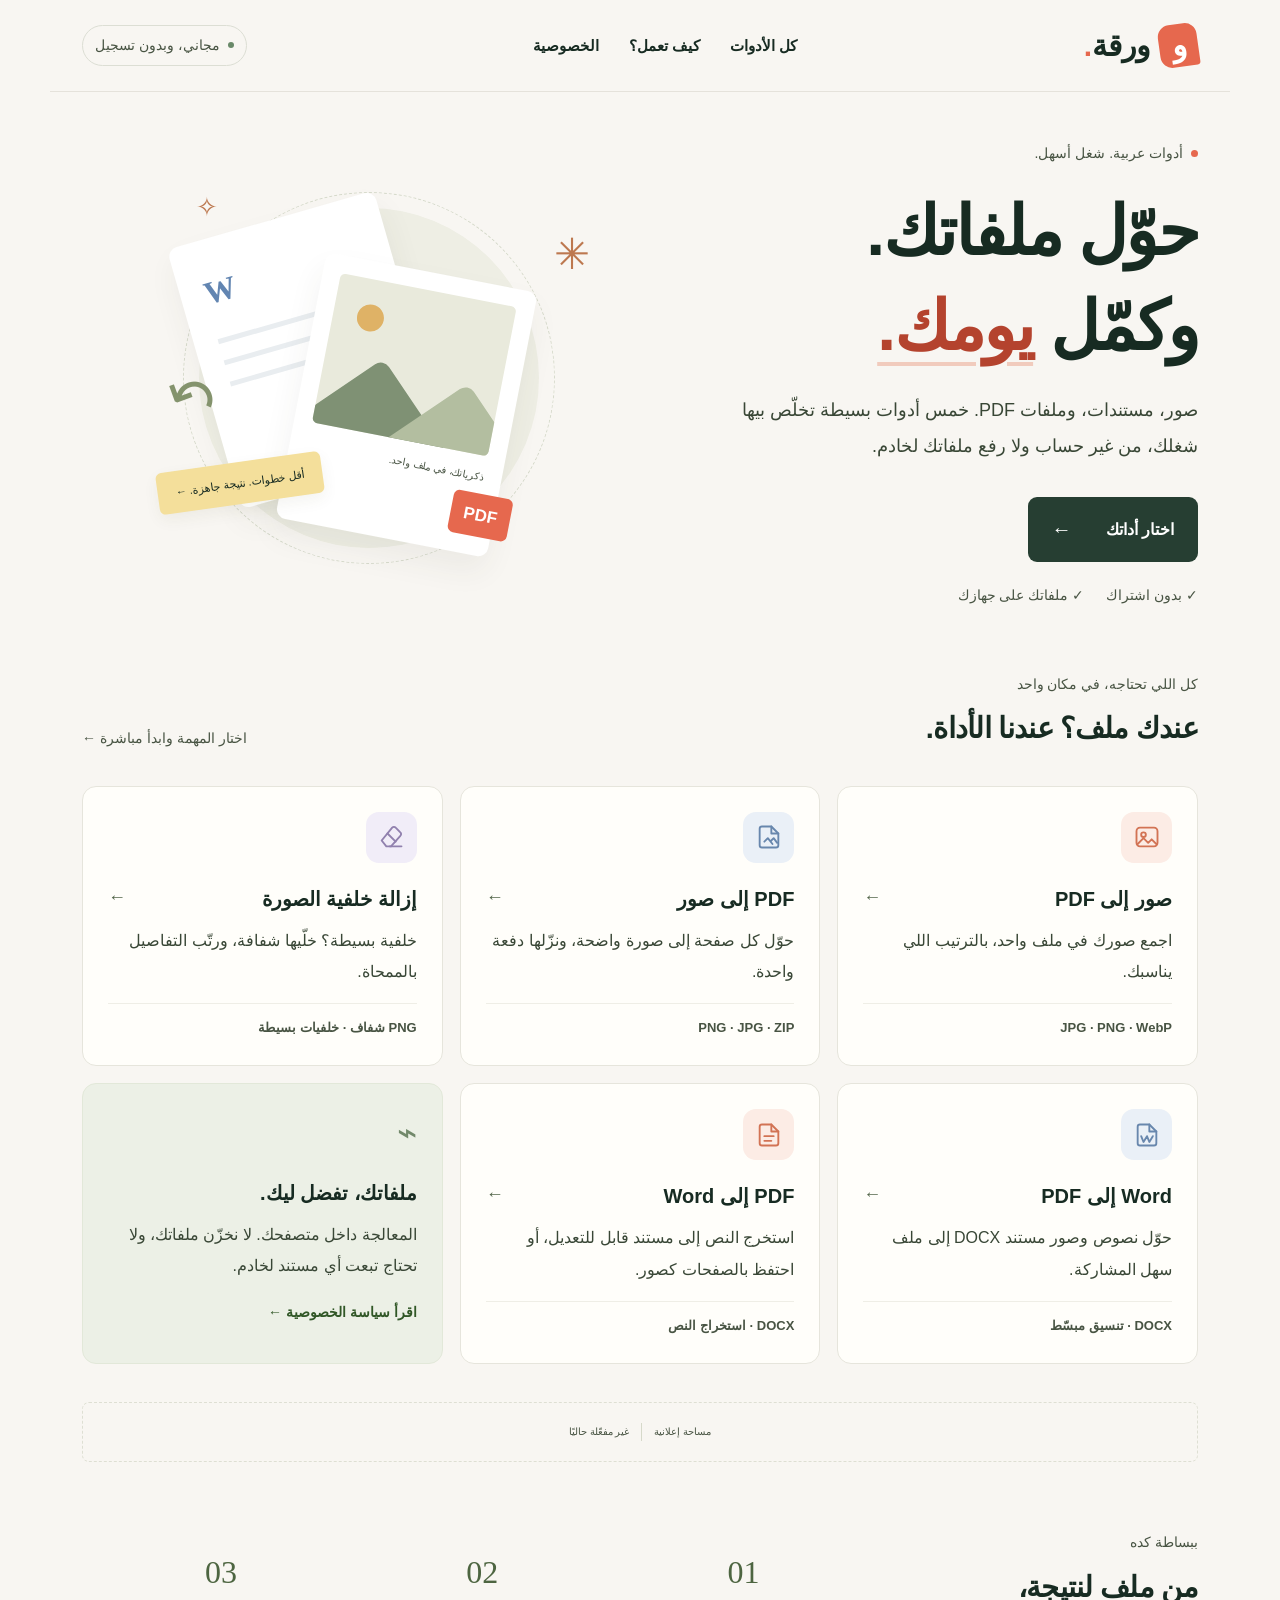
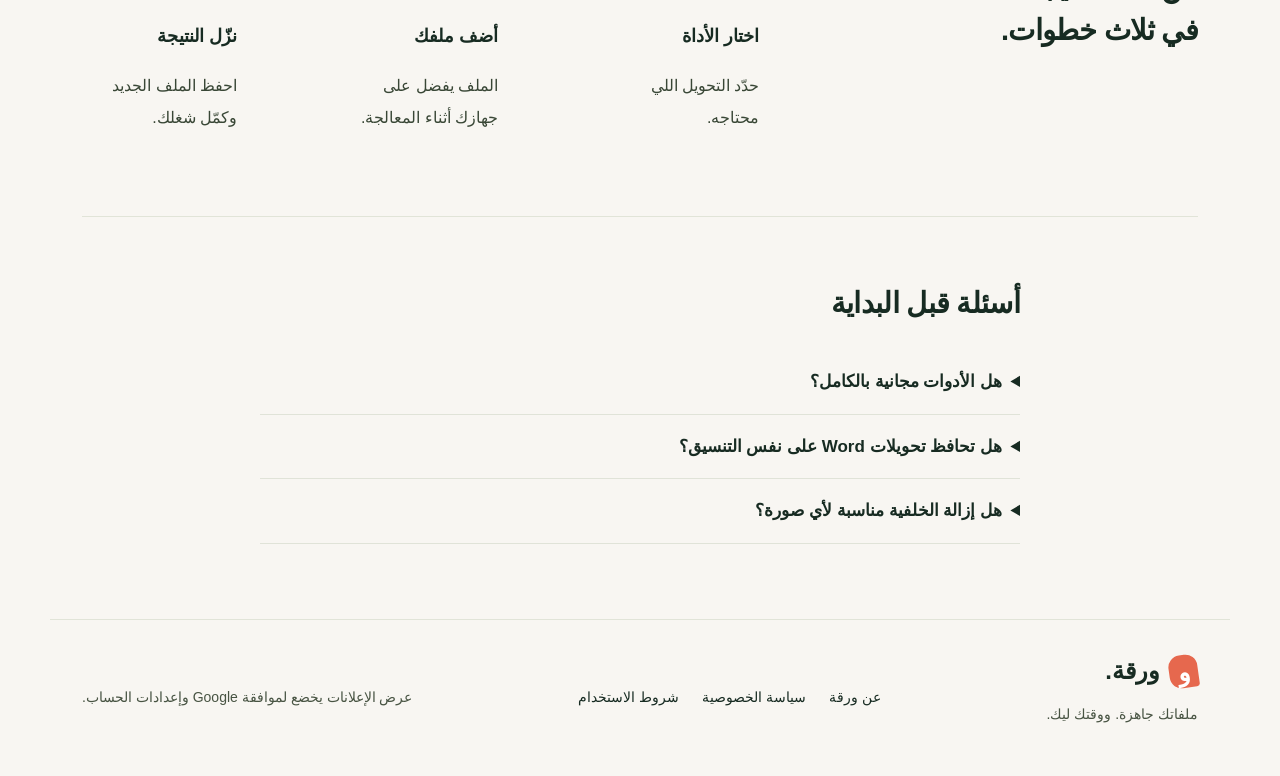
==== public/index.html @ 13820018 "Prepare Waraqa static site for Cloudflare Pages" ====
<!doctype html><html lang="ar" dir="rtl"><head><meta charset="UTF-8"><meta name="viewport" content="width=device-width,initial-scale=1"><title>ورقة | أدوات تحويل PDF وصور وWord مجانًا بالعربي</title><meta name="description" content="خمس أدوات عربية مجانية لتحويل الصور وPDF وWord وإزالة الخلفيات، بدون تسجيل وملفاتك على جهازك."><link rel="canonical" href="https://guileless-mooncake-864279.netlify.app/"><meta name="theme-color" content="#f8f6f2"><meta property="og:title" content="تحويل الصور وPDF وWord مجانًا | ورقة"><meta property="og:description" content="خمس أدوات عربية مجانية لتحويل الصور إلى PDF وPDF إلى صور وإزالة الخلفيات البسيطة وتحويل Word وPDF داخل المتصفح."><link rel="icon" href="favicon.svg"><link rel="stylesheet" href="style.css?v=2"><meta name="google-adsense-account" content="ca-pub-5086201923236113"><script async src="https://pagead2.googlesyndication.com/pagead/js/adsbygoogle.js?client=ca-pub-5086201923236113" crossorigin="anonymous"></script></head><body data-tool="index"><header><a class="brand" href="./"><span class="logo">و</span>ورقة<span class="brand-dot">.</span></a><nav aria-label="التنقل الرئيسي"><a href="./#tools">كل الأدوات</a><a href="./#how">كيف تعمل؟</a><a href="privacy.html">الخصوصية</a></nav><span class="header-badge"><i></i> مجاني، وبدون تسجيل</span></header><main><section class="hero"><div class="hero-copy"><span class="eyebrow"><span></span> أدوات عربية. شغل أسهل.</span><h1>حوّل ملفاتك.<br>وكمّل <em>يومك.</em></h1><p>صور، مستندات، وملفات PDF. خمس أدوات بسيطة تخلّص بيها شغلك، من غير حساب ولا رفع ملفاتك لخادم.</p><a href="#tools" class="btn">اختار أداتك <span>←</span></a><div class="hero-facts"><span>✓ بدون اشتراك</span><span>✓ ملفاتك على جهازك</span></div></div><div class="hero-art" aria-hidden="true"><div class="orbit"></div><span class="spark s1">✳</span><span class="spark s2">✧</span><div class="paper paper-back"><b>W</b><i></i><i></i><i></i></div><div class="paper paper-front"><div class="picture"><span class="sun"></span><span class="mountain m1"></span><span class="mountain m2"></span></div><span class="doc-label">ذكرياتك، في ملف واحد.</span><span class="pdf-badge">PDF</span></div><span class="floating-sticker">أقل خطوات. نتيجة جاهزة. ←</span><span class="tiny-arrow">↶</span></div></section><section class="tools-section" id="tools"><div class="section-head"><div><span class="eyebrow">كل اللي تحتاجه، في مكان واحد</span><h2>عندك ملف؟ عندنا الأداة.</h2></div><span class="section-caption">اختار المهمة وابدأ مباشرة ←</span></div><div class="tools-grid"><a href="image-to-pdf.html" class="tool-card coral"><span class="tool-icon"><svg viewBox="0 0 24 24" fill="none" stroke="currentColor" stroke-width="1.6" stroke-linecap="round" stroke-linejoin="round" aria-hidden="true"><rect x="3" y="4" width="18" height="16" rx="3"/><circle cx="9" cy="10" r="2"/><path d="m4 18 5-5 4 4 3-3 4 4"/></svg></span><h3>صور إلى PDF<span>←</span></h3><p>اجمع صورك في ملف واحد، بالترتيب اللي يناسبك.</p><span class="tag">JPG · PNG · WebP</span></a><a href="pdf-to-image.html" class="tool-card blue"><span class="tool-icon"><svg viewBox="0 0 24 24" fill="none" stroke="currentColor" stroke-width="1.6" stroke-linecap="round" stroke-linejoin="round" aria-hidden="true"><path d="M14 3H6a2 2 0 0 0-2 2v14a2 2 0 0 0 2 2h12a2 2 0 0 0 2-2V9Z"/><path d="M14 3v6h6m-12 7 3-3 4 5m-1-3 2-2 3 4"/></svg></span><h3>PDF إلى صور<span>←</span></h3><p>حوّل كل صفحة إلى صورة واضحة، ونزّلها دفعة واحدة.</p><span class="tag">PNG · JPG · ZIP</span></a><a href="background.html" class="tool-card purple"><span class="tool-icon"><svg viewBox="0 0 24 24" fill="none" stroke="currentColor" stroke-width="1.6" stroke-linecap="round" stroke-linejoin="round" aria-hidden="true"><path d="m4 15 9-11a2 2 0 0 1 3 0l4 4a2 2 0 0 1 0 3l-8 9H8Z"/><path d="m9 9 7 7m-5 4h10"/></svg></span><h3>إزالة خلفية الصورة<span>←</span></h3><p>خلفية بسيطة؟ خلّيها شفافة، ورتّب التفاصيل بالممحاة.</p><span class="tag">PNG شفاف · خلفيات بسيطة</span></a><a href="word-to-pdf.html" class="tool-card blue"><span class="tool-icon"><svg viewBox="0 0 24 24" fill="none" stroke="currentColor" stroke-width="1.6" stroke-linecap="round" stroke-linejoin="round" aria-hidden="true"><path d="M14 3H6a2 2 0 0 0-2 2v14a2 2 0 0 0 2 2h12a2 2 0 0 0 2-2V9Z"/><path d="M14 3v6h6M7 13l2 5 3-5 2 5 3-5"/></svg></span><h3>Word إلى PDF<span>←</span></h3><p>حوّل نصوص وصور مستند DOCX إلى ملف سهل المشاركة.</p><span class="tag">DOCX · تنسيق مبسّط</span></a><a href="pdf-to-word.html" class="tool-card coral"><span class="tool-icon"><svg viewBox="0 0 24 24" fill="none" stroke="currentColor" stroke-width="1.6" stroke-linecap="round" stroke-linejoin="round" aria-hidden="true"><path d="M14 3H6a2 2 0 0 0-2 2v14a2 2 0 0 0 2 2h12a2 2 0 0 0 2-2V9Z"/><path d="M14 3v6h6M8 13h8m-8 4h6"/></svg></span><h3>PDF إلى Word<span>←</span></h3><p>استخرج النص إلى مستند قابل للتعديل، أو احتفظ بالصفحات كصور.</p><span class="tag">DOCX · استخراج النص</span></a><div class="tool-card privacy-card"><span class="privacy-mark">⌁</span><h3>ملفاتك، تفضل ليك.</h3><p>المعالجة داخل متصفحك. لا نخزّن ملفاتك، ولا تحتاج تبعت أي مستند لخادم.</p><a href="privacy.html">اقرأ سياسة الخصوصية ←</a></div></div></section><div class="ad-slot">مساحة إعلانية <span>غير مفعّلة حاليًا</span></div><section class="how" id="how"><div><span class="eyebrow">ببساطة كده</span><h2>من ملف لنتيجة،<br>في ثلاث خطوات.</h2></div><ol><li><span>01</span><div><h3>اختار الأداة</h3><p>حدّد التحويل اللي محتاجه.</p></div></li><li><span>02</span><div><h3>أضف ملفك</h3><p>الملف يفضل على جهازك أثناء المعالجة.</p></div></li><li><span>03</span><div><h3>نزّل النتيجة</h3><p>احفظ الملف الجديد وكمّل شغلك.</p></div></li></ol></section><section class="faq"><h2>أسئلة قبل البداية</h2><details><summary>هل الأدوات مجانية بالكامل؟</summary><p>نعم. لا توجد رسوم أو حسابات مطلوبة في النسخة الحالية. حدود الملفات لحماية أداء جهازك موضّحة في كل أداة.</p></details><details><summary>هل تحافظ تحويلات Word على نفس التنسيق؟</summary><p>تحويل DOCX إلى PDF مبسّط: يدعم النص والصور، وقد تختلف الجداول والخطوط والهوامش. تحويل PDF إلى Word يستخرج النص؛ الصفحات المصوّرة تُضاف كصور وليست نصًا قابلًا للتعديل. راجع النتيجة دائمًا.</p></details><details><summary>هل إزالة الخلفية مناسبة لأي صورة؟</summary><p>الأداة مناسبة للخلفيات الموحدة أو البسيطة، وتتيح ممحاة يدوية للتفاصيل. لا تستخدم نموذج ذكاء اصطناعي، وقد لا تناسب الشعر أو الخلفيات المعقدة.</p></details></section></main><footer><div><a class="brand" href="./"><span class="logo">و</span>ورقة.</a><p>ملفاتك جاهزة. ووقتك ليك.</p></div><div class="footer-links"><a href="about.html">عن ورقة</a><a href="privacy.html">سياسة الخصوصية</a><a href="terms.html">شروط الاستخدام</a></div><small>عرض الإعلانات يخضع لموافقة Google وإعدادات الحساب.</small></footer><script src="vendor/pdf-lib.min.js" defer></script><script src="vendor/jszip.min.js" defer></script><script type="module" src="app.mjs"></script></body></html>
---- public/style.css ----
@font-face{font-family:LocalArabic;src:local('Tahoma')}*{box-sizing:border-box}html{scroll-behavior:smooth;scroll-padding-top:25px}body{margin:0;color:#26342f;background:#f8f6f2;font-family:LocalArabic,Tahoma,Arial,sans-serif;line-height:1.85}a{color:inherit;text-decoration:none}button,input,select{font:inherit}a,button{touch-action:manipulation}button{cursor:pointer}button:disabled{cursor:not-allowed;opacity:.48}header,main,footer{max-width:1180px;margin:auto}header{display:flex;align-items:center;justify-content:space-between;padding:24px 32px;border-bottom:1px solid #e5e2db;gap:20px}.brand{display:flex;align-items:center;gap:9px;font-size:30px;font-weight:800;line-height:1.2}.logo{display:grid;place-items:center;width:39px;height:43px;border-radius:12px 12px 3px 12px;background:#e6684e;color:white;font-size:31px;transform:rotate(-8deg)}.brand-dot{color:#e6684e;margin-right:-9px}nav{display:flex;gap:30px;font-size:13px}.header-badge{font-size:11px;border:1px solid #dcded4;padding:7px 12px;border-radius:30px;color:#627062;display:flex;align-items:center;gap:8px}.header-badge i{width:6px;height:6px;border-radius:50%;background:#698969}main{padding:0 32px}.hero{display:grid;grid-template-columns:1.05fr 1fr;gap:60px;align-items:center;min-height:540px;padding:45px 0 60px}.eyebrow{display:inline-flex;gap:8px;align-items:center;font-size:12px;color:#798272}.eyebrow>span{width:7px;height:7px;border-radius:50%;background:#e6684e}h1{font-size:clamp(40px,5.4vw,68px);line-height:1.4;letter-spacing:-2px;margin:17px 0}h1 em{font-style:normal;color:#e6684e;text-decoration:underline;text-decoration-color:#f1cbbd;text-underline-offset:12px;text-decoration-thickness:4px}.hero-copy>p{color:#72786e;max-width:460px;font-size:16px;line-height:2}.btn{background:#263e32;color:white;display:inline-flex;gap:34px;align-items:center;justify-content:center;padding:14px 24px;border:0;border-radius:9px;font-size:14px;font-weight:bold}.btn span{font-size:20px}.hero .btn{margin-top:15px}.hero-facts{display:flex;gap:22px;font-size:11px;color:#808779;margin-top:21px}.hero-art{position:relative;height:390px;max-width:440px;width:100%;direction:ltr}.orbit{position:absolute;width:340px;height:340px;border-radius:50%;background:#eeeee4;top:30px;left:42px}.orbit:after{content:'';position:absolute;inset:-16px;border:1px dashed #d6dacb;border-radius:50%}.paper{position:absolute;width:215px;height:270px;background:white;border-radius:10px;box-shadow:0 16px 30px #39443710}.paper-back{left:43px;top:37px;transform:rotate(-16deg);padding:24px}.paper-back b{font-family:Georgia,serif;font-size:32px;color:#6285b1}.paper-back i{display:block;margin:17px 0;height:5px;background:#e9edf0;width:90%}.paper-back i:last-child{width:65%}.paper-front{left:142px;top:92px;transform:rotate(11deg);padding:18px}.picture{height:152px;overflow:hidden;background:#e9eadc;border-radius:5px;position:relative}.sun{position:absolute;left:24px;top:25px;width:27px;height:27px;border-radius:50%;background:#dfb266}.mountain{position:absolute;width:140px;height:140px;background:#7f9174;transform:rotate(45deg);bottom:-93px;left:-12px;border-radius:10px}.m2{background:#b3bea0;width:120px;height:120px;left:86px;bottom:-77px}.doc-label{font-size:10px;display:block;direction:rtl;margin-top:13px;color:#86907e}.pdf-badge{position:absolute;bottom:19px;right:-16px;background:#e6684e;color:white;font-family:Arial;font-size:17px;font-weight:bold;padding:6px 13px;border-radius:6px}.floating-sticker{position:absolute;background:#f4df9b;border-radius:6px;padding:11px 18px;font-size:11px;left:0;top:284px;transform:rotate(-8deg);box-shadow:0 6px 15px #564c1810;direction:rtl}.spark{position:absolute;color:#bd784f;font-size:43px}.s1{right:7px;top:37px}.s2{left:39px;top:5px;font-size:26px}.tiny-arrow{position:absolute;left:7px;top:165px;color:#84936d;font-size:60px;transform:rotate(25deg)}.section-head{display:flex;justify-content:space-between;align-items:end;margin-bottom:26px}h2{font-size:29px;letter-spacing:-.7px;line-height:1.5;margin:9px 0}.section-caption{font-size:12px;color:#8b8d81;padding-bottom:8px}.tools-grid{display:grid;grid-template-columns:repeat(3,1fr);gap:17px}.tool-card{background:#fffefa;border:1px solid #e6e5dc;border-radius:14px;padding:25px;transition:transform .18s,border-color .18s;min-height:248px}.tool-card[href]:hover{transform:translateY(-5px);border-color:#c4b4a1}.tool-icon{display:grid;place-items:center;width:51px;height:51px;border-radius:13px;background:#fcece5;color:#d27354}.tool-icon svg{width:28px;height:28px}.blue .tool-icon,.tool-icon.blue{background:#eaf0f7;color:#6887ad}.purple .tool-icon,.tool-icon.purple{background:#f1edf8;color:#9181ae}.tool-card h3{font-size:18px;margin:18px 0 7px;display:flex;justify-content:space-between}.tool-card h3 span{font-size:18px;color:#a9ad9e;font-weight:normal}.tool-card p{font-size:13px;line-height:1.9;color:#7e8276;max-width:260px;margin:0 0 16px}.tag{font-size:10px;color:#93998b;border-top:1px solid #efeee6;padding-top:12px;display:block}.privacy-card{background:#ecf0e6;border-color:#e2e8d9}.privacy-mark{font-size:34px;color:#72896b;line-height:1.4}.privacy-card a{font-size:11px;color:#5e7955}.ad-slot{display:flex;justify-content:center;align-items:center;gap:12px;color:#a9ab9e;font-size:10px;border:1px dashed #dedfd3;border-radius:7px;margin:38px 0;padding:20px}.ad-slot span{border-right:1px solid #d6d9ca;padding-right:12px}.how{display:grid;grid-template-columns:1fr 1.7fr;gap:40px;margin:65px 0;border-bottom:1px solid #e1e4d8;padding-bottom:50px}.how ol{list-style:none;display:flex;justify-content:space-between;gap:25px;padding:0}.how li>span{font-family:Georgia,serif;font-size:32px;color:#b1bba5}.how h3{font-size:15px;margin-bottom:5px}.how p{font-size:11px;max-width:155px;color:#818778}.faq{max-width:760px;margin:50px auto 75px}.faq h2{margin-bottom:25px}.faq details{border-bottom:1px solid #e0e3d8;padding:16px 0}.faq summary{font-size:14px;cursor:pointer}.faq p{font-size:13px;color:#77816e}footer{display:flex;justify-content:space-between;align-items:center;border-top:1px solid #e1e4d8;padding:35px 32px;gap:30px}footer .brand{font-size:24px}footer .logo{width:29px;height:33px;font-size:25px}footer p{color:#8c9383;font-size:11px}footer small{font-size:10px;color:#999e90}.footer-links{display:flex;gap:23px;font-size:11px}.tool-heading{text-align:center;position:relative;padding:45px 0 32px}.tool-heading .tool-icon{margin:0 auto 15px}.tool-heading h1{font-size:40px;letter-spacing:-1px;margin:10px 0}.tool-heading p{font-size:14px;color:#7d8576;margin:auto;max-width:650px}.back{display:block;font-size:12px;color:#7f8a77}.tool-heading .back{position:absolute;right:0;top:30px}.workspace{display:grid;grid-template-columns:1.9fr 1fr;gap:34px;margin-bottom:50px;align-items:start}.converter{background:#fffefa;border:1px solid #e3e5d9;border-radius:17px;padding:25px;min-width:0}.drop{display:flex;position:relative;flex-direction:column;align-items:center;justify-content:center;border:1.5px dashed #c6cdb9;border-radius:12px;background:#f7f8f0;min-height:230px;padding:26px;cursor:pointer;text-align:center;gap:6px}.drop.drag{border-color:#d87354;background:#fcf0e6}.drop input{max-width:100%;font-size:11px;margin-top:10px}.drop strong{font-size:16px}.drop>span:not(.upload-icon){font-size:12px;color:#8a917f}.drop small{font-size:10px;color:#8a917f}.upload-icon svg{width:37px;height:37px;color:#809174}.file-list{margin:16px 0}.file-row{display:flex;align-items:center;gap:10px;padding:10px 0;border-bottom:1px solid #e8eadf;font-size:11px}.file-row .filename{overflow:hidden;text-overflow:ellipsis;white-space:nowrap;flex:1;direction:ltr;text-align:right}.file-row button{border:1px solid #d9dfce;border-radius:5px;background:white;padding:2px 8px;color:#58704d}.options{display:flex;flex-wrap:wrap;gap:14px}.options>label{font-size:12px;flex:1;min-width:150px}select,input:not([type=file]){width:100%;display:block;border:1px solid #d7decc;border-radius:8px;background:white;color:#3e503a;padding:10px;margin:7px 0}input[type=range]{padding:0}.actions{display:flex;gap:15px;align-items:center;flex-wrap:wrap;margin-top:20px}.text-button{border:0;background:none;font-size:12px;color:#89927f}.tool-aside{padding:16px 9px}.tool-aside h2{font-size:24px}.tool-aside p{font-size:13px;line-height:2;color:#7c8872}.private-note{background:#ecf0e3;border-radius:10px;padding:17px;font-size:12px;color:#718565;margin-top:25px}#status{font-size:12px;color:#6b7f5d;white-space:pre-line;overflow-wrap:anywhere}#status.error{color:#b9503c}progress{width:100%;height:7px;accent-color:#688956}.result{background:#edf4e5;border:1px solid #d9e5ce;border-radius:10px;padding:20px;margin-top:20px;font-size:13px}.download{background:#426b38;color:white;padding:10px 18px;display:inline-block;border-radius:8px}.result small{display:block;margin-top:10px;color:#708463}.editor{background:repeating-conic-gradient(#e5e5e5 0 25%,white 0 50%) 50%/20px 20px;margin-top:20px;border:1px solid #d6dccb;border-radius:10px;overflow:hidden}.editor canvas{display:block;width:100%;height:auto;touch-action:none}.secondary{border:1px solid #d1d9c3;border-radius:8px;background:#fff;padding:9px 13px;color:#4e6743;font-size:12px}.edit-buttons{display:flex;gap:10px;margin-top:14px;flex-wrap:wrap}.small{font-size:11px;color:#88937c}.related{border-top:1px solid #e2e5d8;padding:30px 0 60px}.related h2{font-size:22px}.related-links{display:flex;flex-wrap:wrap;gap:12px}.related-links a{border:1px solid #dfe4d5;border-radius:8px;padding:9px 15px;font-size:12px}.legal{max-width:780px;margin:50px auto 80px}.legal h1{font-size:40px}.legal h2{font-size:22px}.legal p{color:#76836b;font-size:14px}:focus-visible{outline:3px solid #d58d60;outline-offset:4px}[hidden]{display:none!important}@media(max-width:800px){header{padding:20px}.header-badge{display:none}main{padding:0 20px}.hero{gap:15px}.hero-art{transform:scale(.82);transform-origin:center}.hero-copy p{font-size:14px}.tools-grid{grid-template-columns:repeat(2,1fr)}.workspace{grid-template-columns:1fr}.tool-aside{padding:0}.how{grid-template-columns:1fr}.how ol{margin-top:0}.section-caption{display:none}footer{flex-wrap:wrap;padding:25px 20px}.tool-heading .back{position:static;margin-bottom:20px}.tool-heading{padding-top:25px}}@media(max-width:560px){nav{gap:15px;font-size:11px}.brand{font-size:26px}.hero{grid-template-columns:1fr;padding:35px 0 25px;gap:0}.hero h1{font-size:52px}.hero-art{height:330px;max-width:400px;margin:0 auto;transform:scale(.85);transform-origin:center top}.hero-copy{padding-bottom:15px}.tools-grid{gap:12px}.tool-card{padding:19px;min-height:245px}.tool-card h3{font-size:15px}.tool-card p{font-size:12px}.tool-card .tag{font-size:9px}.section-head h2{font-size:25px}.tool-heading h1{font-size:32px}.converter{padding:18px}.how ol{flex-direction:column;gap:20px}.how li{display:flex;gap:22px;align-items:center}.how li p{max-width:none;margin:0}.how h3{margin:0}.how{margin:45px 0;padding-bottom:35px}footer .footer-links{gap:15px}.faq{margin-bottom:45px}}

/* Readable text across desktop and mobile. */
body{color:#172b22;font-family:Tahoma,Arial,sans-serif;font-size:16px}
h1,h2,h3,.brand{color:#172b22;font-weight:700}
h1 em{color:#b4432e}
nav{font-size:15px;font-weight:700}
.eyebrow,.header-badge,.section-caption,.hero-facts,.doc-label,.tag,.ad-slot,footer p,footer small,.back,.small,.drop>span:not(.upload-icon),.drop small,.text-button,.result small{color:#485443}
.hero-copy>p,.tool-card p,.how p,.faq p,.tool-heading p,.tool-aside p,.legal p{color:#394736;font-weight:500}
.hero-copy>p{font-size:18px}.hero-facts,.eyebrow,.header-badge,.section-caption{font-size:14px}
.tool-card h3{font-size:20px}.tool-card p{font-size:16px;line-height:1.95;max-width:none}
.tag{font-size:13px;font-weight:600}.privacy-card a{color:#315727;font-size:14px;font-weight:700}
.how p,.faq p,.tool-aside p,.legal p,.tool-heading p{font-size:16px;line-height:2}
.how h3{font-size:18px}.how li>span{color:#4d6541}
.faq summary{font-size:17px;font-weight:700}
footer p,footer small,.footer-links{font-size:14px}
.drop strong{font-size:19px}.drop>span:not(.upload-icon),.drop small,.drop input{font-size:14px}
.options>label,.file-row,#status,.result,.secondary,.related-links a,.private-note,.back,.text-button{font-size:15px}
.private-note,#status,.result small{color:#36502b}.result small{font-size:14px}
#status.error{color:#a03021}.btn,.download{font-size:16px;font-weight:700}
select,input:not([type=file]){color:#243b1c;font-size:16px}
input::placeholder{color:#58644f;opacity:1}.tool-card h3 span{color:#53664a}
button:disabled{opacity:1;background:#e0e4d9;color:#58634f;border-color:#c3cbbb}
@media(max-width:800px){.hero-copy p{font-size:17px}}
@media(max-width:560px){nav{font-size:13px;gap:13px}.tool-card h3{font-size:18px}.tool-card p{font-size:15px}.tool-card .tag{font-size:12px}.tools-grid{grid-template-columns:1fr}.tool-card{min-height:0}.hero-facts{gap:14px;font-size:13px}.how li p{font-size:15px}.footer-links{flex-wrap:wrap}}
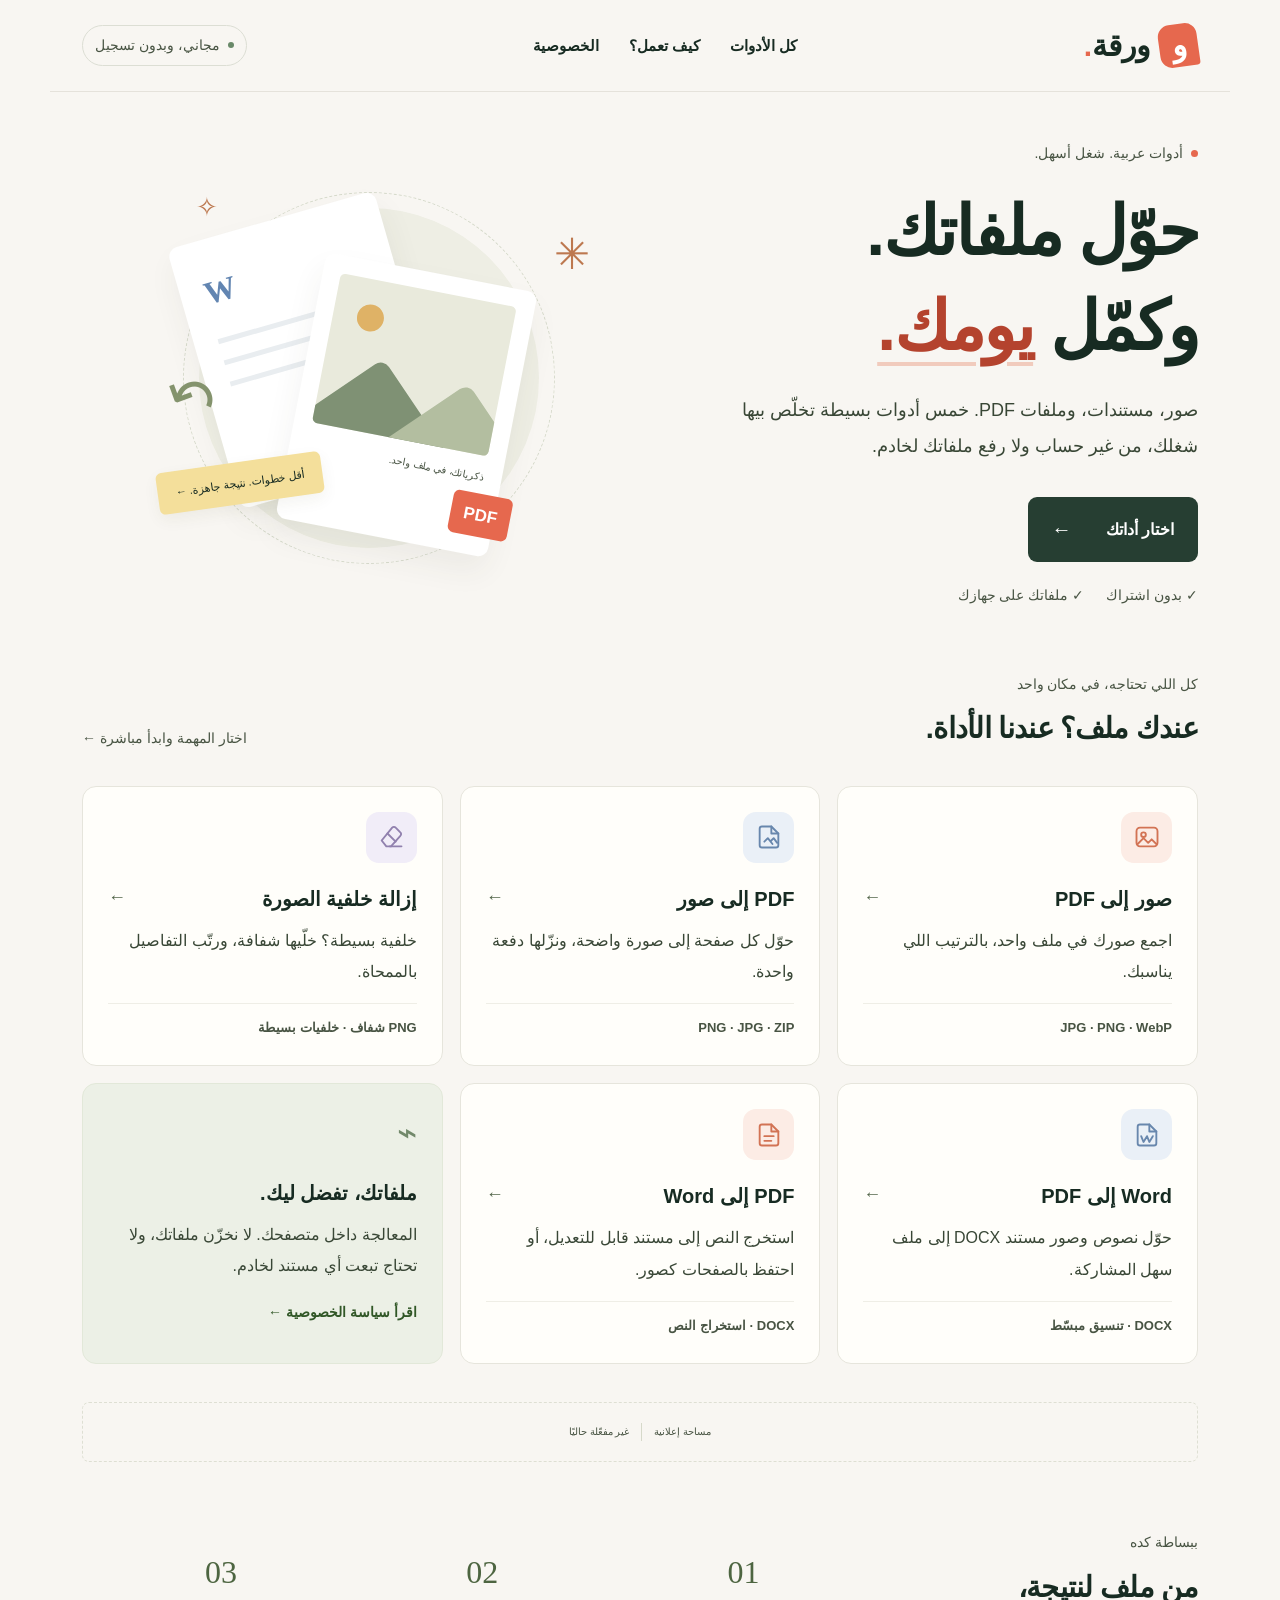
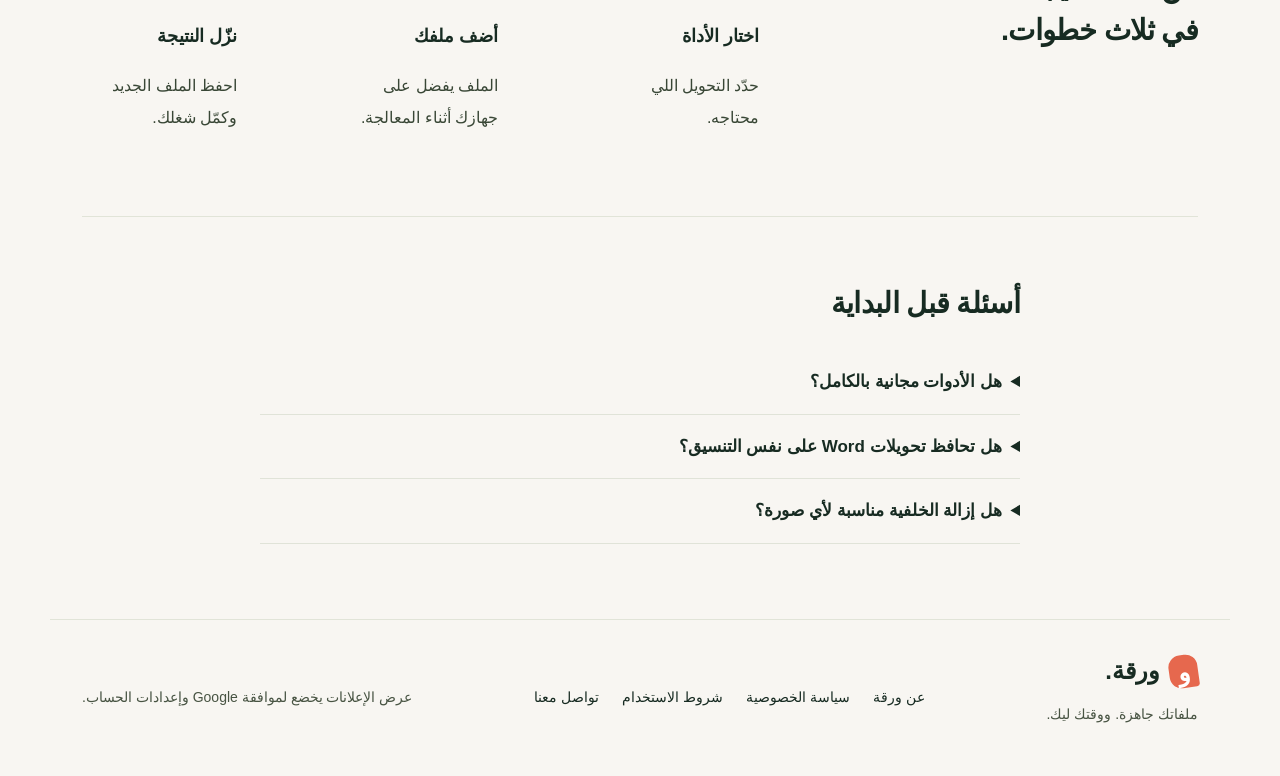
==== commit 901ec803: "feat: link Waraqa contact from public/index.html" ====
--- a/public/index.html
+++ b/public/index.html
@@ -1 +1 @@
-<!doctype html><html lang="ar" dir="rtl"><head><meta charset="UTF-8"><meta name="viewport" content="width=device-width,initial-scale=1"><title>ورقة | أدوات تحويل PDF وصور وWord مجانًا بالعربي</title><meta name="description" content="خمس أدوات عربية مجانية لتحويل الصور وPDF وWord وإزالة الخلفيات، بدون تسجيل وملفاتك على جهازك."><link rel="canonical" href="https://guileless-mooncake-864279.netlify.app/"><meta name="theme-color" content="#f8f6f2"><meta property="og:title" content="تحويل الصور وPDF وWord مجانًا | ورقة"><meta property="og:description" content="خمس أدوات عربية مجانية لتحويل الصور إلى PDF وPDF إلى صور وإزالة الخلفيات البسيطة وتحويل Word وPDF داخل المتصفح."><link rel="icon" href="favicon.svg"><link rel="stylesheet" href="style.css?v=2"><meta name="google-adsense-account" content="ca-pub-5086201923236113"><script async src="https://pagead2.googlesyndication.com/pagead/js/adsbygoogle.js?client=ca-pub-5086201923236113" crossorigin="anonymous"></script></head><body data-tool="index"><header><a class="brand" href="./"><span class="logo">و</span>ورقة<span class="brand-dot">.</span></a><nav aria-label="التنقل الرئيسي"><a href="./#tools">كل الأدوات</a><a href="./#how">كيف تعمل؟</a><a href="privacy.html">الخصوصية</a></nav><span class="header-badge"><i></i> مجاني، وبدون تسجيل</span></header><main><section class="hero"><div class="hero-copy"><span class="eyebrow"><span></span> أدوات عربية. شغل أسهل.</span><h1>حوّل ملفاتك.<br>وكمّل <em>يومك.</em></h1><p>صور، مستندات، وملفات PDF. خمس أدوات بسيطة تخلّص بيها شغلك، من غير حساب ولا رفع ملفاتك لخادم.</p><a href="#tools" class="btn">اختار أداتك <span>←</span></a><div class="hero-facts"><span>✓ بدون اشتراك</span><span>✓ ملفاتك على جهازك</span></div></div><div class="hero-art" aria-hidden="true"><div class="orbit"></div><span class="spark s1">✳</span><span class="spark s2">✧</span><div class="paper paper-back"><b>W</b><i></i><i></i><i></i></div><div class="paper paper-front"><div class="picture"><span class="sun"></span><span class="mountain m1"></span><span class="mountain m2"></span></div><span class="doc-label">ذكرياتك، في ملف واحد.</span><span class="pdf-badge">PDF</span></div><span class="floating-sticker">أقل خطوات. نتيجة جاهزة. ←</span><span class="tiny-arrow">↶</span></div></section><section class="tools-section" id="tools"><div class="section-head"><div><span class="eyebrow">كل اللي تحتاجه، في مكان واحد</span><h2>عندك ملف؟ عندنا الأداة.</h2></div><span class="section-caption">اختار المهمة وابدأ مباشرة ←</span></div><div class="tools-grid"><a href="image-to-pdf.html" class="tool-card coral"><span class="tool-icon"><svg viewBox="0 0 24 24" fill="none" stroke="currentColor" stroke-width="1.6" stroke-linecap="round" stroke-linejoin="round" aria-hidden="true"><rect x="3" y="4" width="18" height="16" rx="3"/><circle cx="9" cy="10" r="2"/><path d="m4 18 5-5 4 4 3-3 4 4"/></svg></span><h3>صور إلى PDF<span>←</span></h3><p>اجمع صورك في ملف واحد، بالترتيب اللي يناسبك.</p><span class="tag">JPG · PNG · WebP</span></a><a href="pdf-to-image.html" class="tool-card blue"><span class="tool-icon"><svg viewBox="0 0 24 24" fill="none" stroke="currentColor" stroke-width="1.6" stroke-linecap="round" stroke-linejoin="round" aria-hidden="true"><path d="M14 3H6a2 2 0 0 0-2 2v14a2 2 0 0 0 2 2h12a2 2 0 0 0 2-2V9Z"/><path d="M14 3v6h6m-12 7 3-3 4 5m-1-3 2-2 3 4"/></svg></span><h3>PDF إلى صور<span>←</span></h3><p>حوّل كل صفحة إلى صورة واضحة، ونزّلها دفعة واحدة.</p><span class="tag">PNG · JPG · ZIP</span></a><a href="background.html" class="tool-card purple"><span class="tool-icon"><svg viewBox="0 0 24 24" fill="none" stroke="currentColor" stroke-width="1.6" stroke-linecap="round" stroke-linejoin="round" aria-hidden="true"><path d="m4 15 9-11a2 2 0 0 1 3 0l4 4a2 2 0 0 1 0 3l-8 9H8Z"/><path d="m9 9 7 7m-5 4h10"/></svg></span><h3>إزالة خلفية الصورة<span>←</span></h3><p>خلفية بسيطة؟ خلّيها شفافة، ورتّب التفاصيل بالممحاة.</p><span class="tag">PNG شفاف · خلفيات بسيطة</span></a><a href="word-to-pdf.html" class="tool-card blue"><span class="tool-icon"><svg viewBox="0 0 24 24" fill="none" stroke="currentColor" stroke-width="1.6" stroke-linecap="round" stroke-linejoin="round" aria-hidden="true"><path d="M14 3H6a2 2 0 0 0-2 2v14a2 2 0 0 0 2 2h12a2 2 0 0 0 2-2V9Z"/><path d="M14 3v6h6M7 13l2 5 3-5 2 5 3-5"/></svg></span><h3>Word إلى PDF<span>←</span></h3><p>حوّل نصوص وصور مستند DOCX إلى ملف سهل المشاركة.</p><span class="tag">DOCX · تنسيق مبسّط</span></a><a href="pdf-to-word.html" class="tool-card coral"><span class="tool-icon"><svg viewBox="0 0 24 24" fill="none" stroke="currentColor" stroke-width="1.6" stroke-linecap="round" stroke-linejoin="round" aria-hidden="true"><path d="M14 3H6a2 2 0 0 0-2 2v14a2 2 0 0 0 2 2h12a2 2 0 0 0 2-2V9Z"/><path d="M14 3v6h6M8 13h8m-8 4h6"/></svg></span><h3>PDF إلى Word<span>←</span></h3><p>استخرج النص إلى مستند قابل للتعديل، أو احتفظ بالصفحات كصور.</p><span class="tag">DOCX · استخراج النص</span></a><div class="tool-card privacy-card"><span class="privacy-mark">⌁</span><h3>ملفاتك، تفضل ليك.</h3><p>المعالجة داخل متصفحك. لا نخزّن ملفاتك، ولا تحتاج تبعت أي مستند لخادم.</p><a href="privacy.html">اقرأ سياسة الخصوصية ←</a></div></div></section><div class="ad-slot">مساحة إعلانية <span>غير مفعّلة حاليًا</span></div><section class="how" id="how"><div><span class="eyebrow">ببساطة كده</span><h2>من ملف لنتيجة،<br>في ثلاث خطوات.</h2></div><ol><li><span>01</span><div><h3>اختار الأداة</h3><p>حدّد التحويل اللي محتاجه.</p></div></li><li><span>02</span><div><h3>أضف ملفك</h3><p>الملف يفضل على جهازك أثناء المعالجة.</p></div></li><li><span>03</span><div><h3>نزّل النتيجة</h3><p>احفظ الملف الجديد وكمّل شغلك.</p></div></li></ol></section><section class="faq"><h2>أسئلة قبل البداية</h2><details><summary>هل الأدوات مجانية بالكامل؟</summary><p>نعم. لا توجد رسوم أو حسابات مطلوبة في النسخة الحالية. حدود الملفات لحماية أداء جهازك موضّحة في كل أداة.</p></details><details><summary>هل تحافظ تحويلات Word على نفس التنسيق؟</summary><p>تحويل DOCX إلى PDF مبسّط: يدعم النص والصور، وقد تختلف الجداول والخطوط والهوامش. تحويل PDF إلى Word يستخرج النص؛ الصفحات المصوّرة تُضاف كصور وليست نصًا قابلًا للتعديل. راجع النتيجة دائمًا.</p></details><details><summary>هل إزالة الخلفية مناسبة لأي صورة؟</summary><p>الأداة مناسبة للخلفيات الموحدة أو البسيطة، وتتيح ممحاة يدوية للتفاصيل. لا تستخدم نموذج ذكاء اصطناعي، وقد لا تناسب الشعر أو الخلفيات المعقدة.</p></details></section></main><footer><div><a class="brand" href="./"><span class="logo">و</span>ورقة.</a><p>ملفاتك جاهزة. ووقتك ليك.</p></div><div class="footer-links"><a href="about.html">عن ورقة</a><a href="privacy.html">سياسة الخصوصية</a><a href="terms.html">شروط الاستخدام</a></div><small>عرض الإعلانات يخضع لموافقة Google وإعدادات الحساب.</small></footer><script src="vendor/pdf-lib.min.js" defer></script><script src="vendor/jszip.min.js" defer></script><script type="module" src="app.mjs"></script></body></html>+<!doctype html><html lang="ar" dir="rtl"><head><meta charset="UTF-8"><meta name="viewport" content="width=device-width,initial-scale=1"><title>ورقة | أدوات تحويل PDF وصور وWord مجانًا بالعربي</title><meta name="description" content="خمس أدوات عربية مجانية لتحويل الصور وPDF وWord وإزالة الخلفيات، بدون تسجيل وملفاتك على جهازك."><link rel="canonical" href="https://guileless-mooncake-864279.netlify.app/"><meta name="theme-color" content="#f8f6f2"><meta property="og:title" content="تحويل الصور وPDF وWord مجانًا | ورقة"><meta property="og:description" content="خمس أدوات عربية مجانية لتحويل الصور إلى PDF وPDF إلى صور وإزالة الخلفيات البسيطة وتحويل Word وPDF داخل المتصفح."><link rel="icon" href="favicon.svg"><link rel="stylesheet" href="style.css?v=2"><meta name="google-adsense-account" content="ca-pub-5086201923236113"><script async src="https://pagead2.googlesyndication.com/pagead/js/adsbygoogle.js?client=ca-pub-5086201923236113" crossorigin="anonymous"></script></head><body data-tool="index"><header><a class="brand" href="./"><span class="logo">و</span>ورقة<span class="brand-dot">.</span></a><nav aria-label="التنقل الرئيسي"><a href="./#tools">كل الأدوات</a><a href="./#how">كيف تعمل؟</a><a href="privacy.html">الخصوصية</a></nav><span class="header-badge"><i></i> مجاني، وبدون تسجيل</span></header><main><section class="hero"><div class="hero-copy"><span class="eyebrow"><span></span> أدوات عربية. شغل أسهل.</span><h1>حوّل ملفاتك.<br>وكمّل <em>يومك.</em></h1><p>صور، مستندات، وملفات PDF. خمس أدوات بسيطة تخلّص بيها شغلك، من غير حساب ولا رفع ملفاتك لخادم.</p><a href="#tools" class="btn">اختار أداتك <span>←</span></a><div class="hero-facts"><span>✓ بدون اشتراك</span><span>✓ ملفاتك على جهازك</span></div></div><div class="hero-art" aria-hidden="true"><div class="orbit"></div><span class="spark s1">✳</span><span class="spark s2">✧</span><div class="paper paper-back"><b>W</b><i></i><i></i><i></i></div><div class="paper paper-front"><div class="picture"><span class="sun"></span><span class="mountain m1"></span><span class="mountain m2"></span></div><span class="doc-label">ذكرياتك، في ملف واحد.</span><span class="pdf-badge">PDF</span></div><span class="floating-sticker">أقل خطوات. نتيجة جاهزة. ←</span><span class="tiny-arrow">↶</span></div></section><section class="tools-section" id="tools"><div class="section-head"><div><span class="eyebrow">كل اللي تحتاجه، في مكان واحد</span><h2>عندك ملف؟ عندنا الأداة.</h2></div><span class="section-caption">اختار المهمة وابدأ مباشرة ←</span></div><div class="tools-grid"><a href="image-to-pdf.html" class="tool-card coral"><span class="tool-icon"><svg viewBox="0 0 24 24" fill="none" stroke="currentColor" stroke-width="1.6" stroke-linecap="round" stroke-linejoin="round" aria-hidden="true"><rect x="3" y="4" width="18" height="16" rx="3"/><circle cx="9" cy="10" r="2"/><path d="m4 18 5-5 4 4 3-3 4 4"/></svg></span><h3>صور إلى PDF<span>←</span></h3><p>اجمع صورك في ملف واحد، بالترتيب اللي يناسبك.</p><span class="tag">JPG · PNG · WebP</span></a><a href="pdf-to-image.html" class="tool-card blue"><span class="tool-icon"><svg viewBox="0 0 24 24" fill="none" stroke="currentColor" stroke-width="1.6" stroke-linecap="round" stroke-linejoin="round" aria-hidden="true"><path d="M14 3H6a2 2 0 0 0-2 2v14a2 2 0 0 0 2 2h12a2 2 0 0 0 2-2V9Z"/><path d="M14 3v6h6m-12 7 3-3 4 5m-1-3 2-2 3 4"/></svg></span><h3>PDF إلى صور<span>←</span></h3><p>حوّل كل صفحة إلى صورة واضحة، ونزّلها دفعة واحدة.</p><span class="tag">PNG · JPG · ZIP</span></a><a href="background.html" class="tool-card purple"><span class="tool-icon"><svg viewBox="0 0 24 24" fill="none" stroke="currentColor" stroke-width="1.6" stroke-linecap="round" stroke-linejoin="round" aria-hidden="true"><path d="m4 15 9-11a2 2 0 0 1 3 0l4 4a2 2 0 0 1 0 3l-8 9H8Z"/><path d="m9 9 7 7m-5 4h10"/></svg></span><h3>إزالة خلفية الصورة<span>←</span></h3><p>خلفية بسيطة؟ خلّيها شفافة، ورتّب التفاصيل بالممحاة.</p><span class="tag">PNG شفاف · خلفيات بسيطة</span></a><a href="word-to-pdf.html" class="tool-card blue"><span class="tool-icon"><svg viewBox="0 0 24 24" fill="none" stroke="currentColor" stroke-width="1.6" stroke-linecap="round" stroke-linejoin="round" aria-hidden="true"><path d="M14 3H6a2 2 0 0 0-2 2v14a2 2 0 0 0 2 2h12a2 2 0 0 0 2-2V9Z"/><path d="M14 3v6h6M7 13l2 5 3-5 2 5 3-5"/></svg></span><h3>Word إلى PDF<span>←</span></h3><p>حوّل نصوص وصور مستند DOCX إلى ملف سهل المشاركة.</p><span class="tag">DOCX · تنسيق مبسّط</span></a><a href="pdf-to-word.html" class="tool-card coral"><span class="tool-icon"><svg viewBox="0 0 24 24" fill="none" stroke="currentColor" stroke-width="1.6" stroke-linecap="round" stroke-linejoin="round" aria-hidden="true"><path d="M14 3H6a2 2 0 0 0-2 2v14a2 2 0 0 0 2 2h12a2 2 0 0 0 2-2V9Z"/><path d="M14 3v6h6M8 13h8m-8 4h6"/></svg></span><h3>PDF إلى Word<span>←</span></h3><p>استخرج النص إلى مستند قابل للتعديل، أو احتفظ بالصفحات كصور.</p><span class="tag">DOCX · استخراج النص</span></a><div class="tool-card privacy-card"><span class="privacy-mark">⌁</span><h3>ملفاتك، تفضل ليك.</h3><p>المعالجة داخل متصفحك. لا نخزّن ملفاتك، ولا تحتاج تبعت أي مستند لخادم.</p><a href="privacy.html">اقرأ سياسة الخصوصية ←</a></div></div></section><div class="ad-slot">مساحة إعلانية <span>غير مفعّلة حاليًا</span></div><section class="how" id="how"><div><span class="eyebrow">ببساطة كده</span><h2>من ملف لنتيجة،<br>في ثلاث خطوات.</h2></div><ol><li><span>01</span><div><h3>اختار الأداة</h3><p>حدّد التحويل اللي محتاجه.</p></div></li><li><span>02</span><div><h3>أضف ملفك</h3><p>الملف يفضل على جهازك أثناء المعالجة.</p></div></li><li><span>03</span><div><h3>نزّل النتيجة</h3><p>احفظ الملف الجديد وكمّل شغلك.</p></div></li></ol></section><section class="faq"><h2>أسئلة قبل البداية</h2><details><summary>هل الأدوات مجانية بالكامل؟</summary><p>نعم. لا توجد رسوم أو حسابات مطلوبة في النسخة الحالية. حدود الملفات لحماية أداء جهازك موضّحة في كل أداة.</p></details><details><summary>هل تحافظ تحويلات Word على نفس التنسيق؟</summary><p>تحويل DOCX إلى PDF مبسّط: يدعم النص والصور، وقد تختلف الجداول والخطوط والهوامش. تحويل PDF إلى Word يستخرج النص؛ الصفحات المصوّرة تُضاف كصور وليست نصًا قابلًا للتعديل. راجع النتيجة دائمًا.</p></details><details><summary>هل إزالة الخلفية مناسبة لأي صورة؟</summary><p>الأداة مناسبة للخلفيات الموحدة أو البسيطة، وتتيح ممحاة يدوية للتفاصيل. لا تستخدم نموذج ذكاء اصطناعي، وقد لا تناسب الشعر أو الخلفيات المعقدة.</p></details></section></main><footer><div><a class="brand" href="./"><span class="logo">و</span>ورقة.</a><p>ملفاتك جاهزة. ووقتك ليك.</p></div><div class="footer-links"><a href="about.html">عن ورقة</a><a href="privacy.html">سياسة الخصوصية</a><a href="terms.html">شروط الاستخدام</a><a href="contact.html">تواصل معنا</a></div><small>عرض الإعلانات يخضع لموافقة Google وإعدادات الحساب.</small></footer><script src="vendor/pdf-lib.min.js" defer></script><script src="vendor/jszip.min.js" defer></script><script type="module" src="app.mjs"></script></body></html>
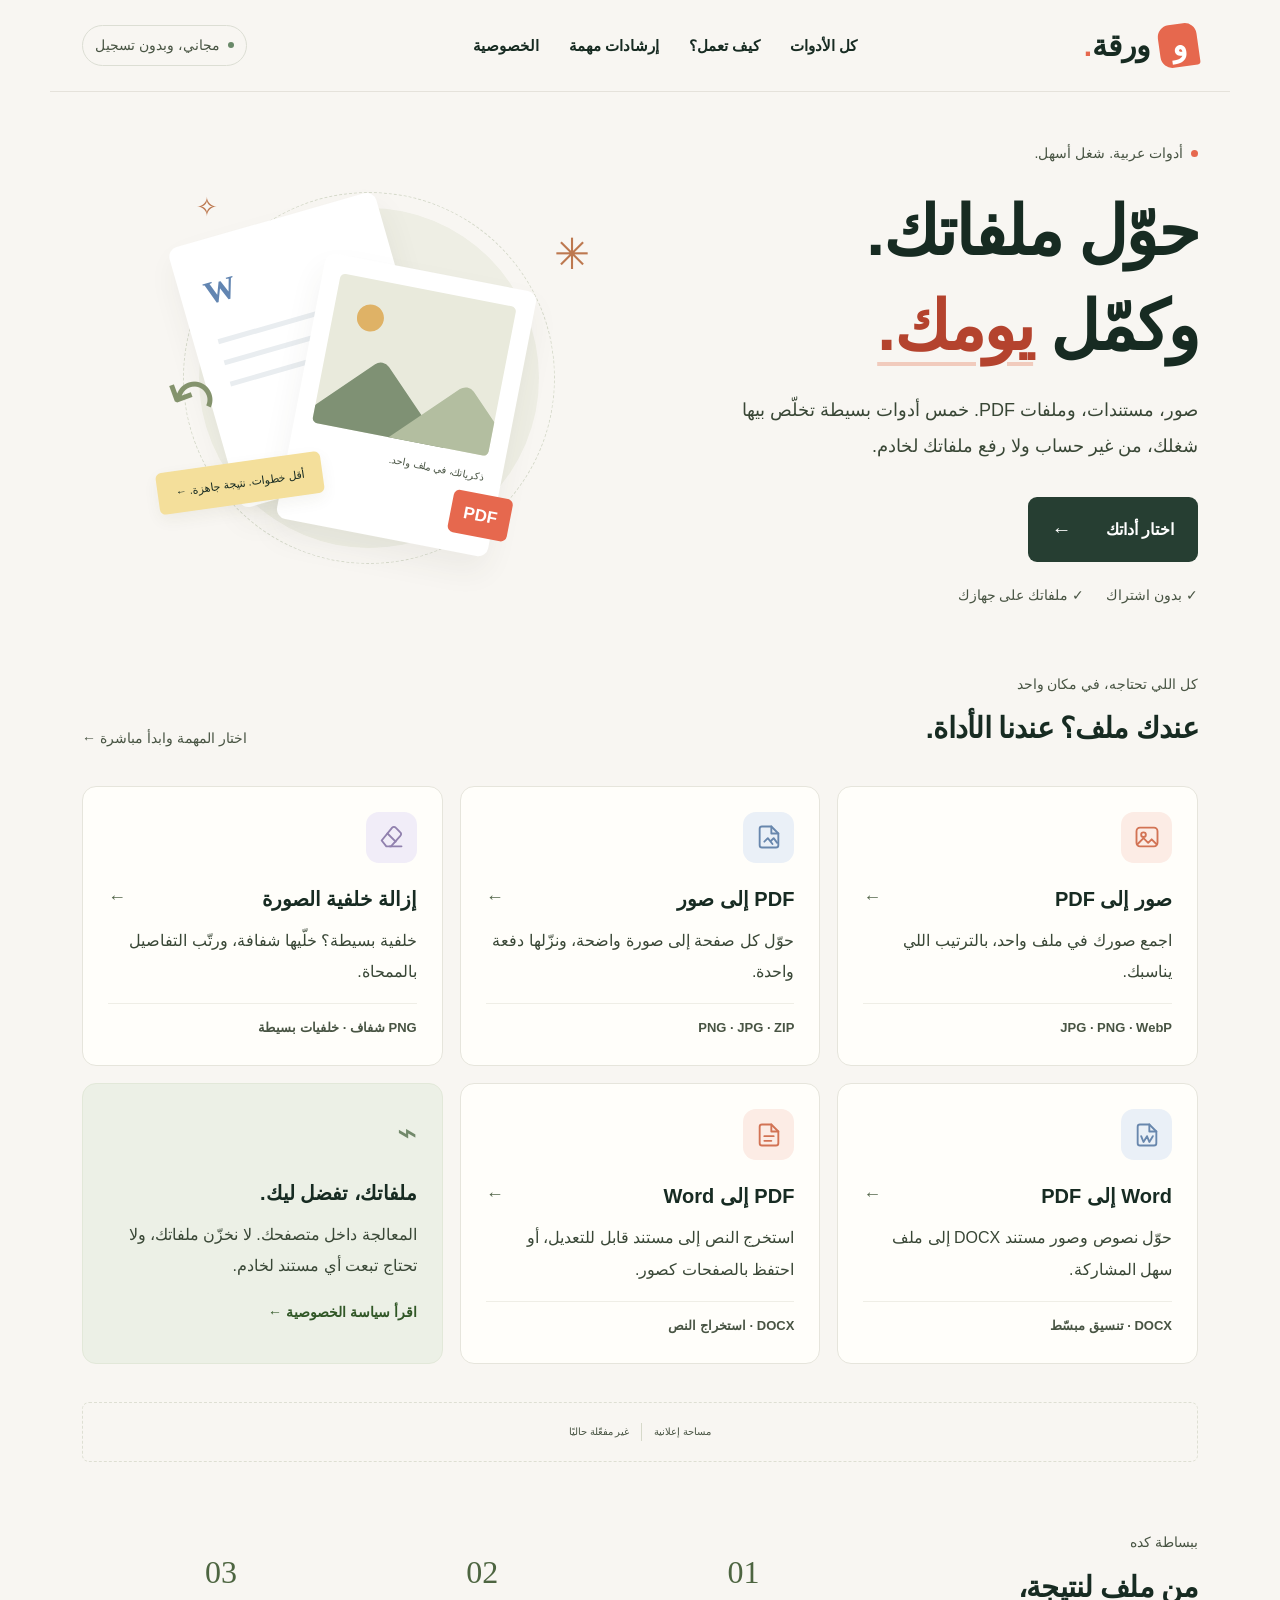
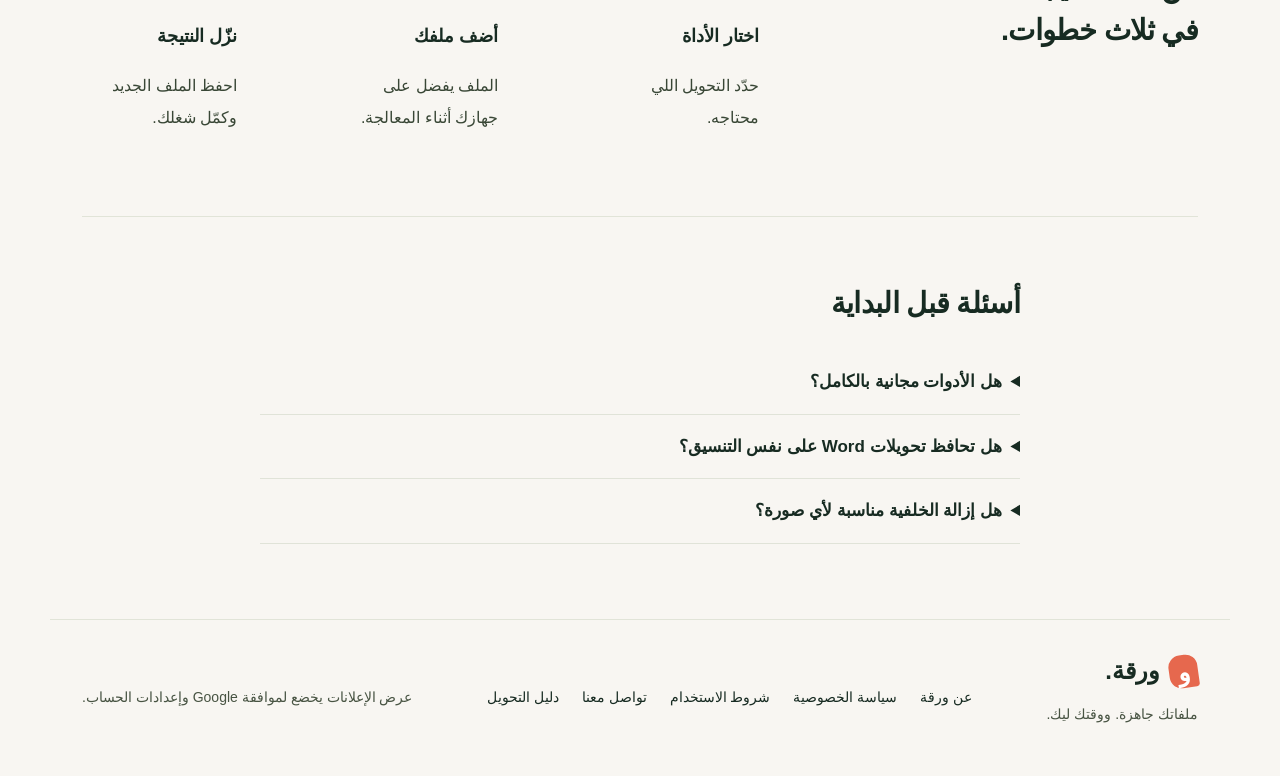
==== commit f79311fe: "content: link practical Waraqa conversion guide from homepage" ====
--- a/public/index.html
+++ b/public/index.html
@@ -1 +1 @@
-<!doctype html><html lang="ar" dir="rtl"><head><meta charset="UTF-8"><meta name="viewport" content="width=device-width,initial-scale=1"><title>ورقة | أدوات تحويل PDF وصور وWord مجانًا بالعربي</title><meta name="description" content="خمس أدوات عربية مجانية لتحويل الصور وPDF وWord وإزالة الخلفيات، بدون تسجيل وملفاتك على جهازك."><link rel="canonical" href="https://guileless-mooncake-864279.netlify.app/"><meta name="theme-color" content="#f8f6f2"><meta property="og:title" content="تحويل الصور وPDF وWord مجانًا | ورقة"><meta property="og:description" content="خمس أدوات عربية مجانية لتحويل الصور إلى PDF وPDF إلى صور وإزالة الخلفيات البسيطة وتحويل Word وPDF داخل المتصفح."><link rel="icon" href="favicon.svg"><link rel="stylesheet" href="style.css?v=2"><meta name="google-adsense-account" content="ca-pub-5086201923236113"><script async src="https://pagead2.googlesyndication.com/pagead/js/adsbygoogle.js?client=ca-pub-5086201923236113" crossorigin="anonymous"></script></head><body data-tool="index"><header><a class="brand" href="./"><span class="logo">و</span>ورقة<span class="brand-dot">.</span></a><nav aria-label="التنقل الرئيسي"><a href="./#tools">كل الأدوات</a><a href="./#how">كيف تعمل؟</a><a href="privacy.html">الخصوصية</a></nav><span class="header-badge"><i></i> مجاني، وبدون تسجيل</span></header><main><section class="hero"><div class="hero-copy"><span class="eyebrow"><span></span> أدوات عربية. شغل أسهل.</span><h1>حوّل ملفاتك.<br>وكمّل <em>يومك.</em></h1><p>صور، مستندات، وملفات PDF. خمس أدوات بسيطة تخلّص بيها شغلك، من غير حساب ولا رفع ملفاتك لخادم.</p><a href="#tools" class="btn">اختار أداتك <span>←</span></a><div class="hero-facts"><span>✓ بدون اشتراك</span><span>✓ ملفاتك على جهازك</span></div></div><div class="hero-art" aria-hidden="true"><div class="orbit"></div><span class="spark s1">✳</span><span class="spark s2">✧</span><div class="paper paper-back"><b>W</b><i></i><i></i><i></i></div><div class="paper paper-front"><div class="picture"><span class="sun"></span><span class="mountain m1"></span><span class="mountain m2"></span></div><span class="doc-label">ذكرياتك، في ملف واحد.</span><span class="pdf-badge">PDF</span></div><span class="floating-sticker">أقل خطوات. نتيجة جاهزة. ←</span><span class="tiny-arrow">↶</span></div></section><section class="tools-section" id="tools"><div class="section-head"><div><span class="eyebrow">كل اللي تحتاجه، في مكان واحد</span><h2>عندك ملف؟ عندنا الأداة.</h2></div><span class="section-caption">اختار المهمة وابدأ مباشرة ←</span></div><div class="tools-grid"><a href="image-to-pdf.html" class="tool-card coral"><span class="tool-icon"><svg viewBox="0 0 24 24" fill="none" stroke="currentColor" stroke-width="1.6" stroke-linecap="round" stroke-linejoin="round" aria-hidden="true"><rect x="3" y="4" width="18" height="16" rx="3"/><circle cx="9" cy="10" r="2"/><path d="m4 18 5-5 4 4 3-3 4 4"/></svg></span><h3>صور إلى PDF<span>←</span></h3><p>اجمع صورك في ملف واحد، بالترتيب اللي يناسبك.</p><span class="tag">JPG · PNG · WebP</span></a><a href="pdf-to-image.html" class="tool-card blue"><span class="tool-icon"><svg viewBox="0 0 24 24" fill="none" stroke="currentColor" stroke-width="1.6" stroke-linecap="round" stroke-linejoin="round" aria-hidden="true"><path d="M14 3H6a2 2 0 0 0-2 2v14a2 2 0 0 0 2 2h12a2 2 0 0 0 2-2V9Z"/><path d="M14 3v6h6m-12 7 3-3 4 5m-1-3 2-2 3 4"/></svg></span><h3>PDF إلى صور<span>←</span></h3><p>حوّل كل صفحة إلى صورة واضحة، ونزّلها دفعة واحدة.</p><span class="tag">PNG · JPG · ZIP</span></a><a href="background.html" class="tool-card purple"><span class="tool-icon"><svg viewBox="0 0 24 24" fill="none" stroke="currentColor" stroke-width="1.6" stroke-linecap="round" stroke-linejoin="round" aria-hidden="true"><path d="m4 15 9-11a2 2 0 0 1 3 0l4 4a2 2 0 0 1 0 3l-8 9H8Z"/><path d="m9 9 7 7m-5 4h10"/></svg></span><h3>إزالة خلفية الصورة<span>←</span></h3><p>خلفية بسيطة؟ خلّيها شفافة، ورتّب التفاصيل بالممحاة.</p><span class="tag">PNG شفاف · خلفيات بسيطة</span></a><a href="word-to-pdf.html" class="tool-card blue"><span class="tool-icon"><svg viewBox="0 0 24 24" fill="none" stroke="currentColor" stroke-width="1.6" stroke-linecap="round" stroke-linejoin="round" aria-hidden="true"><path d="M14 3H6a2 2 0 0 0-2 2v14a2 2 0 0 0 2 2h12a2 2 0 0 0 2-2V9Z"/><path d="M14 3v6h6M7 13l2 5 3-5 2 5 3-5"/></svg></span><h3>Word إلى PDF<span>←</span></h3><p>حوّل نصوص وصور مستند DOCX إلى ملف سهل المشاركة.</p><span class="tag">DOCX · تنسيق مبسّط</span></a><a href="pdf-to-word.html" class="tool-card coral"><span class="tool-icon"><svg viewBox="0 0 24 24" fill="none" stroke="currentColor" stroke-width="1.6" stroke-linecap="round" stroke-linejoin="round" aria-hidden="true"><path d="M14 3H6a2 2 0 0 0-2 2v14a2 2 0 0 0 2 2h12a2 2 0 0 0 2-2V9Z"/><path d="M14 3v6h6M8 13h8m-8 4h6"/></svg></span><h3>PDF إلى Word<span>←</span></h3><p>استخرج النص إلى مستند قابل للتعديل، أو احتفظ بالصفحات كصور.</p><span class="tag">DOCX · استخراج النص</span></a><div class="tool-card privacy-card"><span class="privacy-mark">⌁</span><h3>ملفاتك، تفضل ليك.</h3><p>المعالجة داخل متصفحك. لا نخزّن ملفاتك، ولا تحتاج تبعت أي مستند لخادم.</p><a href="privacy.html">اقرأ سياسة الخصوصية ←</a></div></div></section><div class="ad-slot">مساحة إعلانية <span>غير مفعّلة حاليًا</span></div><section class="how" id="how"><div><span class="eyebrow">ببساطة كده</span><h2>من ملف لنتيجة،<br>في ثلاث خطوات.</h2></div><ol><li><span>01</span><div><h3>اختار الأداة</h3><p>حدّد التحويل اللي محتاجه.</p></div></li><li><span>02</span><div><h3>أضف ملفك</h3><p>الملف يفضل على جهازك أثناء المعالجة.</p></div></li><li><span>03</span><div><h3>نزّل النتيجة</h3><p>احفظ الملف الجديد وكمّل شغلك.</p></div></li></ol></section><section class="faq"><h2>أسئلة قبل البداية</h2><details><summary>هل الأدوات مجانية بالكامل؟</summary><p>نعم. لا توجد رسوم أو حسابات مطلوبة في النسخة الحالية. حدود الملفات لحماية أداء جهازك موضّحة في كل أداة.</p></details><details><summary>هل تحافظ تحويلات Word على نفس التنسيق؟</summary><p>تحويل DOCX إلى PDF مبسّط: يدعم النص والصور، وقد تختلف الجداول والخطوط والهوامش. تحويل PDF إلى Word يستخرج النص؛ الصفحات المصوّرة تُضاف كصور وليست نصًا قابلًا للتعديل. راجع النتيجة دائمًا.</p></details><details><summary>هل إزالة الخلفية مناسبة لأي صورة؟</summary><p>الأداة مناسبة للخلفيات الموحدة أو البسيطة، وتتيح ممحاة يدوية للتفاصيل. لا تستخدم نموذج ذكاء اصطناعي، وقد لا تناسب الشعر أو الخلفيات المعقدة.</p></details></section></main><footer><div><a class="brand" href="./"><span class="logo">و</span>ورقة.</a><p>ملفاتك جاهزة. ووقتك ليك.</p></div><div class="footer-links"><a href="about.html">عن ورقة</a><a href="privacy.html">سياسة الخصوصية</a><a href="terms.html">شروط الاستخدام</a><a href="contact.html">تواصل معنا</a></div><small>عرض الإعلانات يخضع لموافقة Google وإعدادات الحساب.</small></footer><script src="vendor/pdf-lib.min.js" defer></script><script src="vendor/jszip.min.js" defer></script><script type="module" src="app.mjs"></script></body></html>+<!doctype html><html lang="ar" dir="rtl"><head><meta charset="UTF-8"><meta name="viewport" content="width=device-width,initial-scale=1"><title>ورقة | أدوات تحويل PDF وصور وWord مجانًا بالعربي</title><meta name="description" content="خمس أدوات عربية مجانية لتحويل الصور وPDF وWord وإزالة الخلفيات، بدون تسجيل وملفاتك على جهازك."><link rel="canonical" href="https://guileless-mooncake-864279.netlify.app/"><meta name="theme-color" content="#f8f6f2"><meta property="og:title" content="تحويل الصور وPDF وWord مجانًا | ورقة"><meta property="og:description" content="خمس أدوات عربية مجانية لتحويل الصور إلى PDF وPDF إلى صور وإزالة الخلفيات البسيطة وتحويل Word وPDF داخل المتصفح."><link rel="icon" href="favicon.svg"><link rel="stylesheet" href="style.css?v=2"><meta name="google-adsense-account" content="ca-pub-5086201923236113"><script async src="https://pagead2.googlesyndication.com/pagead/js/adsbygoogle.js?client=ca-pub-5086201923236113" crossorigin="anonymous"></script></head><body data-tool="index"><header><a class="brand" href="./"><span class="logo">و</span>ورقة<span class="brand-dot">.</span></a><nav aria-label="التنقل الرئيسي"><a href="./#tools">كل الأدوات</a><a href="./#how">كيف تعمل؟</a><a href="guides.html">إرشادات مهمة</a><a href="privacy.html">الخصوصية</a></nav><span class="header-badge"><i></i> مجاني، وبدون تسجيل</span></header><main><section class="hero"><div class="hero-copy"><span class="eyebrow"><span></span> أدوات عربية. شغل أسهل.</span><h1>حوّل ملفاتك.<br>وكمّل <em>يومك.</em></h1><p>صور، مستندات، وملفات PDF. خمس أدوات بسيطة تخلّص بيها شغلك، من غير حساب ولا رفع ملفاتك لخادم.</p><a href="#tools" class="btn">اختار أداتك <span>←</span></a><div class="hero-facts"><span>✓ بدون اشتراك</span><span>✓ ملفاتك على جهازك</span></div></div><div class="hero-art" aria-hidden="true"><div class="orbit"></div><span class="spark s1">✳</span><span class="spark s2">✧</span><div class="paper paper-back"><b>W</b><i></i><i></i><i></i></div><div class="paper paper-front"><div class="picture"><span class="sun"></span><span class="mountain m1"></span><span class="mountain m2"></span></div><span class="doc-label">ذكرياتك، في ملف واحد.</span><span class="pdf-badge">PDF</span></div><span class="floating-sticker">أقل خطوات. نتيجة جاهزة. ←</span><span class="tiny-arrow">↶</span></div></section><section class="tools-section" id="tools"><div class="section-head"><div><span class="eyebrow">كل اللي تحتاجه، في مكان واحد</span><h2>عندك ملف؟ عندنا الأداة.</h2></div><span class="section-caption">اختار المهمة وابدأ مباشرة ←</span></div><div class="tools-grid"><a href="image-to-pdf.html" class="tool-card coral"><span class="tool-icon"><svg viewBox="0 0 24 24" fill="none" stroke="currentColor" stroke-width="1.6" stroke-linecap="round" stroke-linejoin="round" aria-hidden="true"><rect x="3" y="4" width="18" height="16" rx="3"/><circle cx="9" cy="10" r="2"/><path d="m4 18 5-5 4 4 3-3 4 4"/></svg></span><h3>صور إلى PDF<span>←</span></h3><p>اجمع صورك في ملف واحد، بالترتيب اللي يناسبك.</p><span class="tag">JPG · PNG · WebP</span></a><a href="pdf-to-image.html" class="tool-card blue"><span class="tool-icon"><svg viewBox="0 0 24 24" fill="none" stroke="currentColor" stroke-width="1.6" stroke-linecap="round" stroke-linejoin="round" aria-hidden="true"><path d="M14 3H6a2 2 0 0 0-2 2v14a2 2 0 0 0 2 2h12a2 2 0 0 0 2-2V9Z"/><path d="M14 3v6h6m-12 7 3-3 4 5m-1-3 2-2 3 4"/></svg></span><h3>PDF إلى صور<span>←</span></h3><p>حوّل كل صفحة إلى صورة واضحة، ونزّلها دفعة واحدة.</p><span class="tag">PNG · JPG · ZIP</span></a><a href="background.html" class="tool-card purple"><span class="tool-icon"><svg viewBox="0 0 24 24" fill="none" stroke="currentColor" stroke-width="1.6" stroke-linecap="round" stroke-linejoin="round" aria-hidden="true"><path d="m4 15 9-11a2 2 0 0 1 3 0l4 4a2 2 0 0 1 0 3l-8 9H8Z"/><path d="m9 9 7 7m-5 4h10"/></svg></span><h3>إزالة خلفية الصورة<span>←</span></h3><p>خلفية بسيطة؟ خلّيها شفافة، ورتّب التفاصيل بالممحاة.</p><span class="tag">PNG شفاف · خلفيات بسيطة</span></a><a href="word-to-pdf.html" class="tool-card blue"><span class="tool-icon"><svg viewBox="0 0 24 24" fill="none" stroke="currentColor" stroke-width="1.6" stroke-linecap="round" stroke-linejoin="round" aria-hidden="true"><path d="M14 3H6a2 2 0 0 0-2 2v14a2 2 0 0 0 2 2h12a2 2 0 0 0 2-2V9Z"/><path d="M14 3v6h6M7 13l2 5 3-5 2 5 3-5"/></svg></span><h3>Word إلى PDF<span>←</span></h3><p>حوّل نصوص وصور مستند DOCX إلى ملف سهل المشاركة.</p><span class="tag">DOCX · تنسيق مبسّط</span></a><a href="pdf-to-word.html" class="tool-card coral"><span class="tool-icon"><svg viewBox="0 0 24 24" fill="none" stroke="currentColor" stroke-width="1.6" stroke-linecap="round" stroke-linejoin="round" aria-hidden="true"><path d="M14 3H6a2 2 0 0 0-2 2v14a2 2 0 0 0 2 2h12a2 2 0 0 0 2-2V9Z"/><path d="M14 3v6h6M8 13h8m-8 4h6"/></svg></span><h3>PDF إلى Word<span>←</span></h3><p>استخرج النص إلى مستند قابل للتعديل، أو احتفظ بالصفحات كصور.</p><span class="tag">DOCX · استخراج النص</span></a><div class="tool-card privacy-card"><span class="privacy-mark">⌁</span><h3>ملفاتك، تفضل ليك.</h3><p>المعالجة داخل متصفحك. لا نخزّن ملفاتك، ولا تحتاج تبعت أي مستند لخادم.</p><a href="privacy.html">اقرأ سياسة الخصوصية ←</a></div></div></section><div class="ad-slot">مساحة إعلانية <span>غير مفعّلة حاليًا</span></div><section class="how" id="how"><div><span class="eyebrow">ببساطة كده</span><h2>من ملف لنتيجة،<br>في ثلاث خطوات.</h2></div><ol><li><span>01</span><div><h3>اختار الأداة</h3><p>حدّد التحويل اللي محتاجه.</p></div></li><li><span>02</span><div><h3>أضف ملفك</h3><p>الملف يفضل على جهازك أثناء المعالجة.</p></div></li><li><span>03</span><div><h3>نزّل النتيجة</h3><p>احفظ الملف الجديد وكمّل شغلك.</p></div></li></ol></section><section class="faq"><h2>أسئلة قبل البداية</h2><details><summary>هل الأدوات مجانية بالكامل؟</summary><p>نعم. لا توجد رسوم أو حسابات مطلوبة في النسخة الحالية. حدود الملفات لحماية أداء جهازك موضّحة في كل أداة.</p></details><details><summary>هل تحافظ تحويلات Word على نفس التنسيق؟</summary><p>تحويل DOCX إلى PDF مبسّط: يدعم النص والصور، وقد تختلف الجداول والخطوط والهوامش. تحويل PDF إلى Word يستخرج النص؛ الصفحات المصوّرة تُضاف كصور وليست نصًا قابلًا للتعديل. راجع النتيجة دائمًا.</p></details><details><summary>هل إزالة الخلفية مناسبة لأي صورة؟</summary><p>الأداة مناسبة للخلفيات الموحدة أو البسيطة، وتتيح ممحاة يدوية للتفاصيل. لا تستخدم نموذج ذكاء اصطناعي، وقد لا تناسب الشعر أو الخلفيات المعقدة.</p></details></section></main><footer><div><a class="brand" href="./"><span class="logo">و</span>ورقة.</a><p>ملفاتك جاهزة. ووقتك ليك.</p></div><div class="footer-links"><a href="about.html">عن ورقة</a><a href="privacy.html">سياسة الخصوصية</a><a href="terms.html">شروط الاستخدام</a><a href="contact.html">تواصل معنا</a><a href="guides.html">دليل التحويل</a></div><small>عرض الإعلانات يخضع لموافقة Google وإعدادات الحساب.</small></footer><script src="vendor/pdf-lib.min.js" defer></script><script src="vendor/jszip.min.js" defer></script><script type="module" src="app.mjs"></script></body></html>
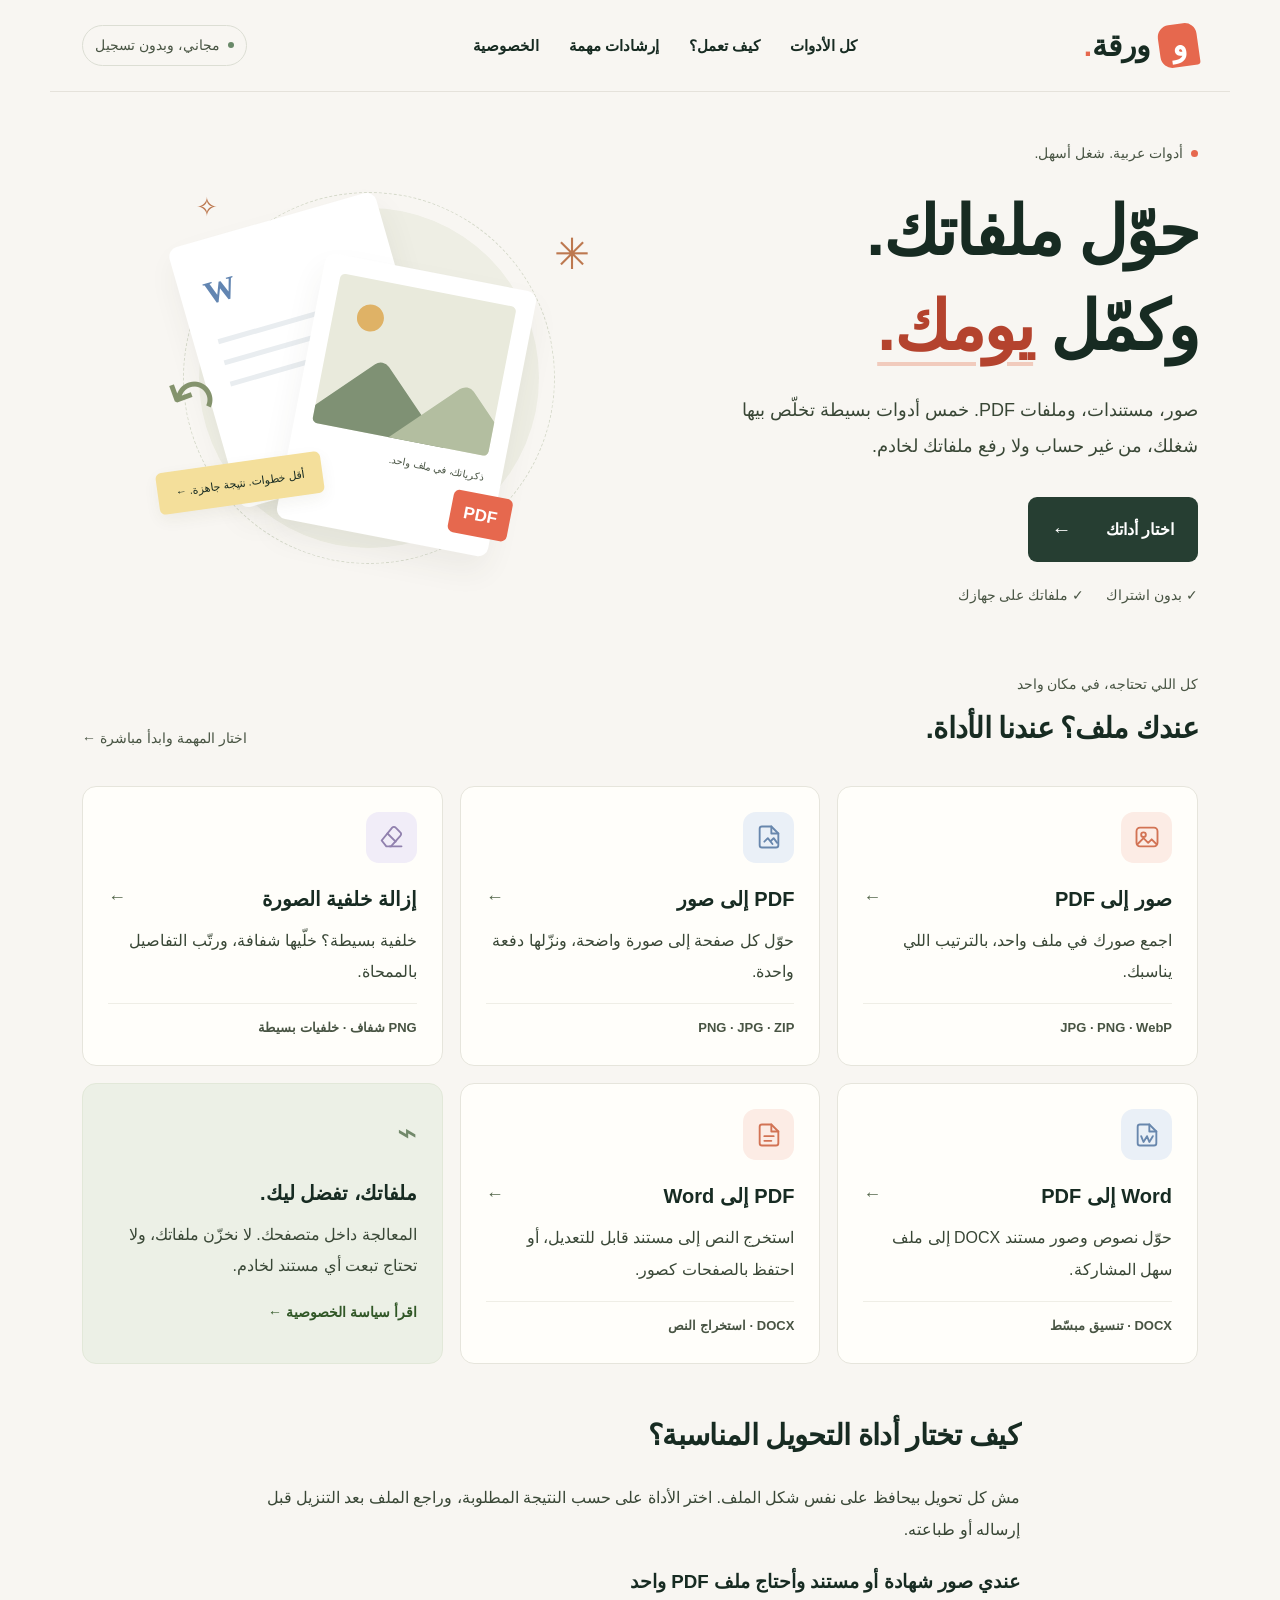
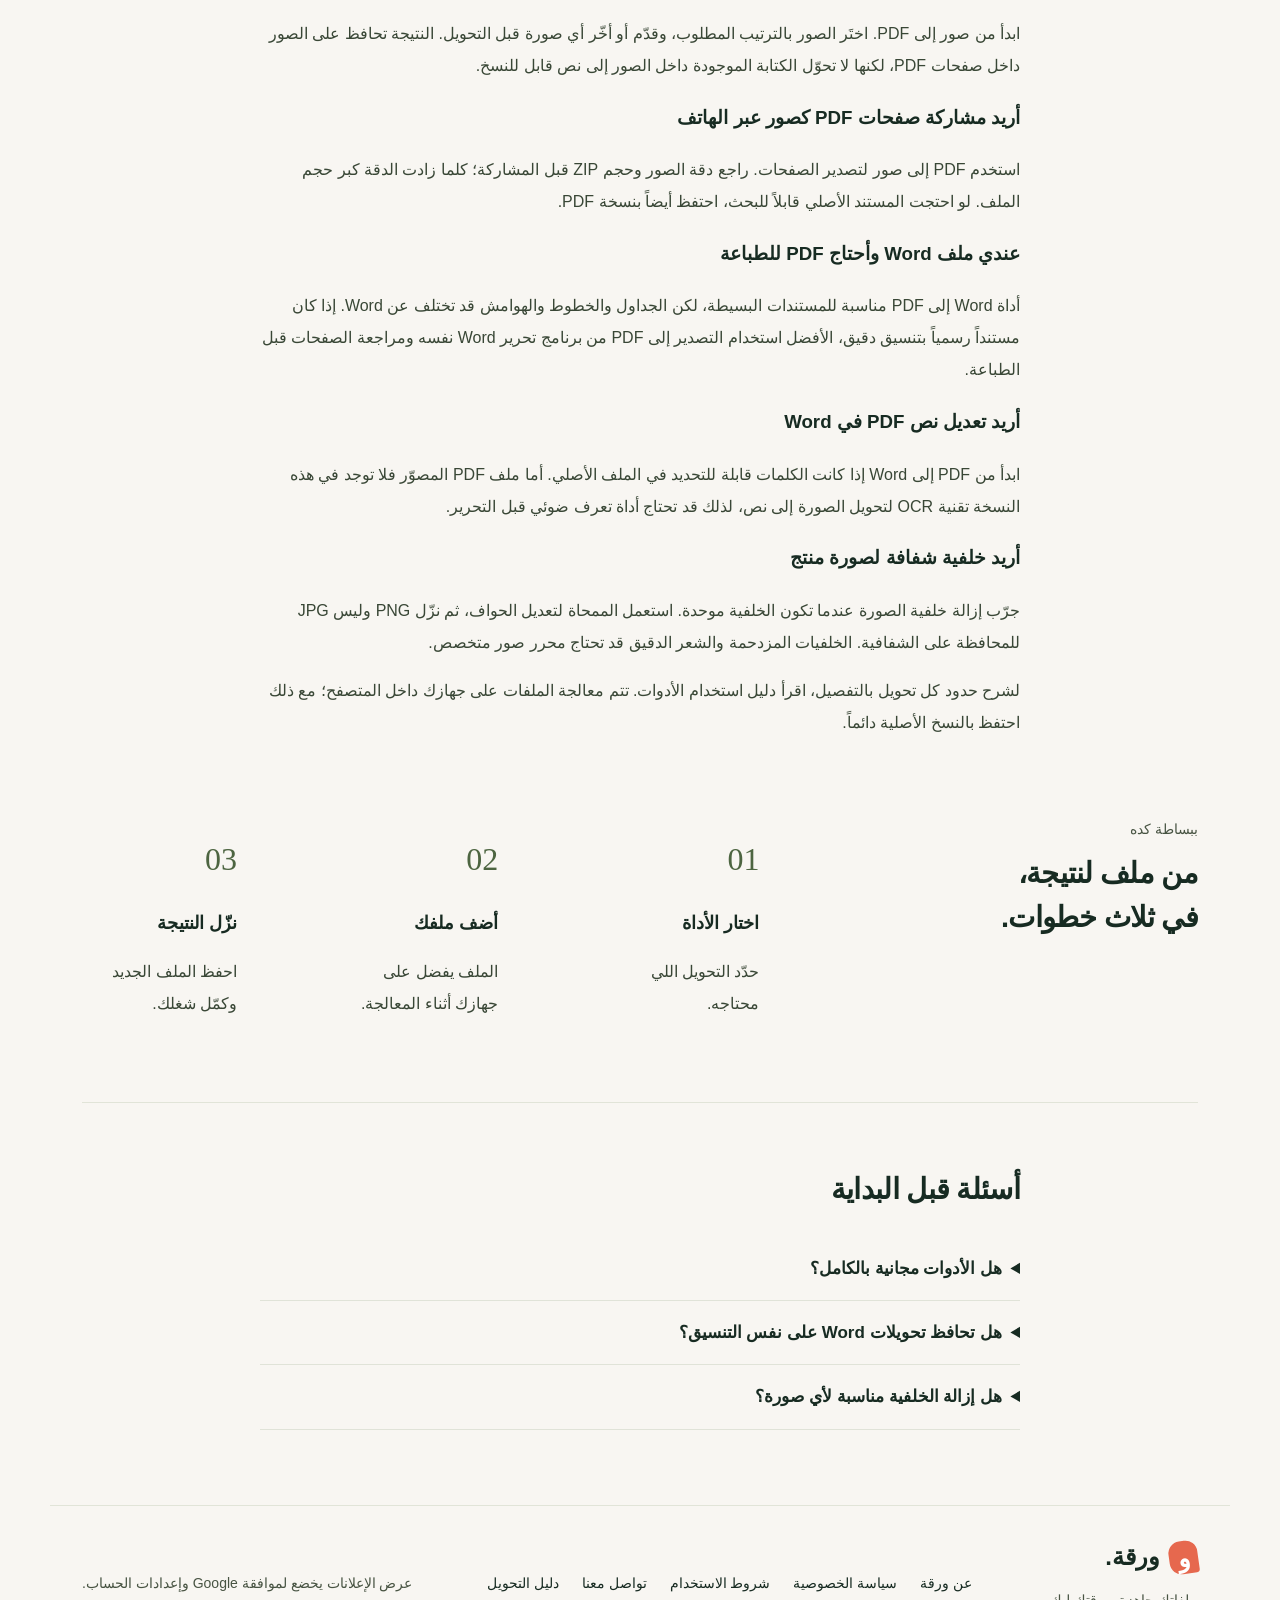
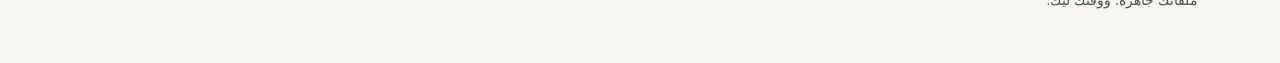
==== commit 780434df: "Improve Waraqa AdSense readiness: remove inactive ad placeholder and add original tool-selection gui" ====
--- a/public/index.html
+++ b/public/index.html
@@ -1 +1 @@
-<!doctype html><html lang="ar" dir="rtl"><head><meta charset="UTF-8"><meta name="viewport" content="width=device-width,initial-scale=1"><title>ورقة | أدوات تحويل PDF وصور وWord مجانًا بالعربي</title><meta name="description" content="خمس أدوات عربية مجانية لتحويل الصور وPDF وWord وإزالة الخلفيات، بدون تسجيل وملفاتك على جهازك."><link rel="canonical" href="https://guileless-mooncake-864279.netlify.app/"><meta name="theme-color" content="#f8f6f2"><meta property="og:title" content="تحويل الصور وPDF وWord مجانًا | ورقة"><meta property="og:description" content="خمس أدوات عربية مجانية لتحويل الصور إلى PDF وPDF إلى صور وإزالة الخلفيات البسيطة وتحويل Word وPDF داخل المتصفح."><link rel="icon" href="favicon.svg"><link rel="stylesheet" href="style.css?v=2"><meta name="google-adsense-account" content="ca-pub-5086201923236113"><script async src="https://pagead2.googlesyndication.com/pagead/js/adsbygoogle.js?client=ca-pub-5086201923236113" crossorigin="anonymous"></script></head><body data-tool="index"><header><a class="brand" href="./"><span class="logo">و</span>ورقة<span class="brand-dot">.</span></a><nav aria-label="التنقل الرئيسي"><a href="./#tools">كل الأدوات</a><a href="./#how">كيف تعمل؟</a><a href="guides.html">إرشادات مهمة</a><a href="privacy.html">الخصوصية</a></nav><span class="header-badge"><i></i> مجاني، وبدون تسجيل</span></header><main><section class="hero"><div class="hero-copy"><span class="eyebrow"><span></span> أدوات عربية. شغل أسهل.</span><h1>حوّل ملفاتك.<br>وكمّل <em>يومك.</em></h1><p>صور، مستندات، وملفات PDF. خمس أدوات بسيطة تخلّص بيها شغلك، من غير حساب ولا رفع ملفاتك لخادم.</p><a href="#tools" class="btn">اختار أداتك <span>←</span></a><div class="hero-facts"><span>✓ بدون اشتراك</span><span>✓ ملفاتك على جهازك</span></div></div><div class="hero-art" aria-hidden="true"><div class="orbit"></div><span class="spark s1">✳</span><span class="spark s2">✧</span><div class="paper paper-back"><b>W</b><i></i><i></i><i></i></div><div class="paper paper-front"><div class="picture"><span class="sun"></span><span class="mountain m1"></span><span class="mountain m2"></span></div><span class="doc-label">ذكرياتك، في ملف واحد.</span><span class="pdf-badge">PDF</span></div><span class="floating-sticker">أقل خطوات. نتيجة جاهزة. ←</span><span class="tiny-arrow">↶</span></div></section><section class="tools-section" id="tools"><div class="section-head"><div><span class="eyebrow">كل اللي تحتاجه، في مكان واحد</span><h2>عندك ملف؟ عندنا الأداة.</h2></div><span class="section-caption">اختار المهمة وابدأ مباشرة ←</span></div><div class="tools-grid"><a href="image-to-pdf.html" class="tool-card coral"><span class="tool-icon"><svg viewBox="0 0 24 24" fill="none" stroke="currentColor" stroke-width="1.6" stroke-linecap="round" stroke-linejoin="round" aria-hidden="true"><rect x="3" y="4" width="18" height="16" rx="3"/><circle cx="9" cy="10" r="2"/><path d="m4 18 5-5 4 4 3-3 4 4"/></svg></span><h3>صور إلى PDF<span>←</span></h3><p>اجمع صورك في ملف واحد، بالترتيب اللي يناسبك.</p><span class="tag">JPG · PNG · WebP</span></a><a href="pdf-to-image.html" class="tool-card blue"><span class="tool-icon"><svg viewBox="0 0 24 24" fill="none" stroke="currentColor" stroke-width="1.6" stroke-linecap="round" stroke-linejoin="round" aria-hidden="true"><path d="M14 3H6a2 2 0 0 0-2 2v14a2 2 0 0 0 2 2h12a2 2 0 0 0 2-2V9Z"/><path d="M14 3v6h6m-12 7 3-3 4 5m-1-3 2-2 3 4"/></svg></span><h3>PDF إلى صور<span>←</span></h3><p>حوّل كل صفحة إلى صورة واضحة، ونزّلها دفعة واحدة.</p><span class="tag">PNG · JPG · ZIP</span></a><a href="background.html" class="tool-card purple"><span class="tool-icon"><svg viewBox="0 0 24 24" fill="none" stroke="currentColor" stroke-width="1.6" stroke-linecap="round" stroke-linejoin="round" aria-hidden="true"><path d="m4 15 9-11a2 2 0 0 1 3 0l4 4a2 2 0 0 1 0 3l-8 9H8Z"/><path d="m9 9 7 7m-5 4h10"/></svg></span><h3>إزالة خلفية الصورة<span>←</span></h3><p>خلفية بسيطة؟ خلّيها شفافة، ورتّب التفاصيل بالممحاة.</p><span class="tag">PNG شفاف · خلفيات بسيطة</span></a><a href="word-to-pdf.html" class="tool-card blue"><span class="tool-icon"><svg viewBox="0 0 24 24" fill="none" stroke="currentColor" stroke-width="1.6" stroke-linecap="round" stroke-linejoin="round" aria-hidden="true"><path d="M14 3H6a2 2 0 0 0-2 2v14a2 2 0 0 0 2 2h12a2 2 0 0 0 2-2V9Z"/><path d="M14 3v6h6M7 13l2 5 3-5 2 5 3-5"/></svg></span><h3>Word إلى PDF<span>←</span></h3><p>حوّل نصوص وصور مستند DOCX إلى ملف سهل المشاركة.</p><span class="tag">DOCX · تنسيق مبسّط</span></a><a href="pdf-to-word.html" class="tool-card coral"><span class="tool-icon"><svg viewBox="0 0 24 24" fill="none" stroke="currentColor" stroke-width="1.6" stroke-linecap="round" stroke-linejoin="round" aria-hidden="true"><path d="M14 3H6a2 2 0 0 0-2 2v14a2 2 0 0 0 2 2h12a2 2 0 0 0 2-2V9Z"/><path d="M14 3v6h6M8 13h8m-8 4h6"/></svg></span><h3>PDF إلى Word<span>←</span></h3><p>استخرج النص إلى مستند قابل للتعديل، أو احتفظ بالصفحات كصور.</p><span class="tag">DOCX · استخراج النص</span></a><div class="tool-card privacy-card"><span class="privacy-mark">⌁</span><h3>ملفاتك، تفضل ليك.</h3><p>المعالجة داخل متصفحك. لا نخزّن ملفاتك، ولا تحتاج تبعت أي مستند لخادم.</p><a href="privacy.html">اقرأ سياسة الخصوصية ←</a></div></div></section><div class="ad-slot">مساحة إعلانية <span>غير مفعّلة حاليًا</span></div><section class="how" id="how"><div><span class="eyebrow">ببساطة كده</span><h2>من ملف لنتيجة،<br>في ثلاث خطوات.</h2></div><ol><li><span>01</span><div><h3>اختار الأداة</h3><p>حدّد التحويل اللي محتاجه.</p></div></li><li><span>02</span><div><h3>أضف ملفك</h3><p>الملف يفضل على جهازك أثناء المعالجة.</p></div></li><li><span>03</span><div><h3>نزّل النتيجة</h3><p>احفظ الملف الجديد وكمّل شغلك.</p></div></li></ol></section><section class="faq"><h2>أسئلة قبل البداية</h2><details><summary>هل الأدوات مجانية بالكامل؟</summary><p>نعم. لا توجد رسوم أو حسابات مطلوبة في النسخة الحالية. حدود الملفات لحماية أداء جهازك موضّحة في كل أداة.</p></details><details><summary>هل تحافظ تحويلات Word على نفس التنسيق؟</summary><p>تحويل DOCX إلى PDF مبسّط: يدعم النص والصور، وقد تختلف الجداول والخطوط والهوامش. تحويل PDF إلى Word يستخرج النص؛ الصفحات المصوّرة تُضاف كصور وليست نصًا قابلًا للتعديل. راجع النتيجة دائمًا.</p></details><details><summary>هل إزالة الخلفية مناسبة لأي صورة؟</summary><p>الأداة مناسبة للخلفيات الموحدة أو البسيطة، وتتيح ممحاة يدوية للتفاصيل. لا تستخدم نموذج ذكاء اصطناعي، وقد لا تناسب الشعر أو الخلفيات المعقدة.</p></details></section></main><footer><div><a class="brand" href="./"><span class="logo">و</span>ورقة.</a><p>ملفاتك جاهزة. ووقتك ليك.</p></div><div class="footer-links"><a href="about.html">عن ورقة</a><a href="privacy.html">سياسة الخصوصية</a><a href="terms.html">شروط الاستخدام</a><a href="contact.html">تواصل معنا</a><a href="guides.html">دليل التحويل</a></div><small>عرض الإعلانات يخضع لموافقة Google وإعدادات الحساب.</small></footer><script src="vendor/pdf-lib.min.js" defer></script><script src="vendor/jszip.min.js" defer></script><script type="module" src="app.mjs"></script></body></html>+<!doctype html><html lang="ar" dir="rtl"><head><meta charset="UTF-8"><meta name="viewport" content="width=device-width,initial-scale=1"><title>ورقة | أدوات تحويل PDF وصور وWord مجانًا بالعربي</title><meta name="description" content="خمس أدوات عربية مجانية لتحويل الصور وPDF وWord وإزالة الخلفيات، بدون تسجيل وملفاتك على جهازك."><link rel="canonical" href="https://guileless-mooncake-864279.netlify.app/"><meta name="theme-color" content="#f8f6f2"><meta property="og:title" content="تحويل الصور وPDF وWord مجانًا | ورقة"><meta property="og:description" content="خمس أدوات عربية مجانية لتحويل الصور إلى PDF وPDF إلى صور وإزالة الخلفيات البسيطة وتحويل Word وPDF داخل المتصفح."><link rel="icon" href="favicon.svg"><link rel="stylesheet" href="style.css?v=2"><meta name="google-adsense-account" content="ca-pub-5086201923236113"><script async src="https://pagead2.googlesyndication.com/pagead/js/adsbygoogle.js?client=ca-pub-5086201923236113" crossorigin="anonymous"></script></head><body data-tool="index"><header><a class="brand" href="./"><span class="logo">و</span>ورقة<span class="brand-dot">.</span></a><nav aria-label="التنقل الرئيسي"><a href="./#tools">كل الأدوات</a><a href="./#how">كيف تعمل؟</a><a href="guides.html">إرشادات مهمة</a><a href="privacy.html">الخصوصية</a></nav><span class="header-badge"><i></i> مجاني، وبدون تسجيل</span></header><main><section class="hero"><div class="hero-copy"><span class="eyebrow"><span></span> أدوات عربية. شغل أسهل.</span><h1>حوّل ملفاتك.<br>وكمّل <em>يومك.</em></h1><p>صور، مستندات، وملفات PDF. خمس أدوات بسيطة تخلّص بيها شغلك، من غير حساب ولا رفع ملفاتك لخادم.</p><a href="#tools" class="btn">اختار أداتك <span>←</span></a><div class="hero-facts"><span>✓ بدون اشتراك</span><span>✓ ملفاتك على جهازك</span></div></div><div class="hero-art" aria-hidden="true"><div class="orbit"></div><span class="spark s1">✳</span><span class="spark s2">✧</span><div class="paper paper-back"><b>W</b><i></i><i></i><i></i></div><div class="paper paper-front"><div class="picture"><span class="sun"></span><span class="mountain m1"></span><span class="mountain m2"></span></div><span class="doc-label">ذكرياتك، في ملف واحد.</span><span class="pdf-badge">PDF</span></div><span class="floating-sticker">أقل خطوات. نتيجة جاهزة. ←</span><span class="tiny-arrow">↶</span></div></section><section class="tools-section" id="tools"><div class="section-head"><div><span class="eyebrow">كل اللي تحتاجه، في مكان واحد</span><h2>عندك ملف؟ عندنا الأداة.</h2></div><span class="section-caption">اختار المهمة وابدأ مباشرة ←</span></div><div class="tools-grid"><a href="image-to-pdf.html" class="tool-card coral"><span class="tool-icon"><svg viewBox="0 0 24 24" fill="none" stroke="currentColor" stroke-width="1.6" stroke-linecap="round" stroke-linejoin="round" aria-hidden="true"><rect x="3" y="4" width="18" height="16" rx="3"/><circle cx="9" cy="10" r="2"/><path d="m4 18 5-5 4 4 3-3 4 4"/></svg></span><h3>صور إلى PDF<span>←</span></h3><p>اجمع صورك في ملف واحد، بالترتيب اللي يناسبك.</p><span class="tag">JPG · PNG · WebP</span></a><a href="pdf-to-image.html" class="tool-card blue"><span class="tool-icon"><svg viewBox="0 0 24 24" fill="none" stroke="currentColor" stroke-width="1.6" stroke-linecap="round" stroke-linejoin="round" aria-hidden="true"><path d="M14 3H6a2 2 0 0 0-2 2v14a2 2 0 0 0 2 2h12a2 2 0 0 0 2-2V9Z"/><path d="M14 3v6h6m-12 7 3-3 4 5m-1-3 2-2 3 4"/></svg></span><h3>PDF إلى صور<span>←</span></h3><p>حوّل كل صفحة إلى صورة واضحة، ونزّلها دفعة واحدة.</p><span class="tag">PNG · JPG · ZIP</span></a><a href="background.html" class="tool-card purple"><span class="tool-icon"><svg viewBox="0 0 24 24" fill="none" stroke="currentColor" stroke-width="1.6" stroke-linecap="round" stroke-linejoin="round" aria-hidden="true"><path d="m4 15 9-11a2 2 0 0 1 3 0l4 4a2 2 0 0 1 0 3l-8 9H8Z"/><path d="m9 9 7 7m-5 4h10"/></svg></span><h3>إزالة خلفية الصورة<span>←</span></h3><p>خلفية بسيطة؟ خلّيها شفافة، ورتّب التفاصيل بالممحاة.</p><span class="tag">PNG شفاف · خلفيات بسيطة</span></a><a href="word-to-pdf.html" class="tool-card blue"><span class="tool-icon"><svg viewBox="0 0 24 24" fill="none" stroke="currentColor" stroke-width="1.6" stroke-linecap="round" stroke-linejoin="round" aria-hidden="true"><path d="M14 3H6a2 2 0 0 0-2 2v14a2 2 0 0 0 2 2h12a2 2 0 0 0 2-2V9Z"/><path d="M14 3v6h6M7 13l2 5 3-5 2 5 3-5"/></svg></span><h3>Word إلى PDF<span>←</span></h3><p>حوّل نصوص وصور مستند DOCX إلى ملف سهل المشاركة.</p><span class="tag">DOCX · تنسيق مبسّط</span></a><a href="pdf-to-word.html" class="tool-card coral"><span class="tool-icon"><svg viewBox="0 0 24 24" fill="none" stroke="currentColor" stroke-width="1.6" stroke-linecap="round" stroke-linejoin="round" aria-hidden="true"><path d="M14 3H6a2 2 0 0 0-2 2v14a2 2 0 0 0 2 2h12a2 2 0 0 0 2-2V9Z"/><path d="M14 3v6h6M8 13h8m-8 4h6"/></svg></span><h3>PDF إلى Word<span>←</span></h3><p>استخرج النص إلى مستند قابل للتعديل، أو احتفظ بالصفحات كصور.</p><span class="tag">DOCX · استخراج النص</span></a><div class="tool-card privacy-card"><span class="privacy-mark">⌁</span><h3>ملفاتك، تفضل ليك.</h3><p>المعالجة داخل متصفحك. لا نخزّن ملفاتك، ولا تحتاج تبعت أي مستند لخادم.</p><a href="privacy.html">اقرأ سياسة الخصوصية ←</a></div></div></section><section class="faq" id="choose"><h2>كيف تختار أداة التحويل المناسبة؟</h2><p>مش كل تحويل بيحافظ على نفس شكل الملف. اختر الأداة على حسب النتيجة المطلوبة، وراجع الملف بعد التنزيل قبل إرساله أو طباعته.</p><h3>عندي صور شهادة أو مستند وأحتاج ملف PDF واحد</h3><p>ابدأ من <a href="image-to-pdf.html">صور إلى PDF</a>. اختَر الصور بالترتيب المطلوب، وقدّم أو أخّر أي صورة قبل التحويل. النتيجة تحافظ على الصور داخل صفحات PDF، لكنها لا تحوّل الكتابة الموجودة داخل الصور إلى نص قابل للنسخ.</p><h3>أريد مشاركة صفحات PDF كصور عبر الهاتف</h3><p>استخدم <a href="pdf-to-image.html">PDF إلى صور</a> لتصدير الصفحات. راجع دقة الصور وحجم ZIP قبل المشاركة؛ كلما زادت الدقة كبر حجم الملف. لو احتجت المستند الأصلي قابلاً للبحث، احتفظ أيضاً بنسخة PDF.</p><h3>عندي ملف Word وأحتاج PDF للطباعة</h3><p>أداة <a href="word-to-pdf.html">Word إلى PDF</a> مناسبة للمستندات البسيطة، لكن الجداول والخطوط والهوامش قد تختلف عن Word. إذا كان مستنداً رسمياً بتنسيق دقيق، الأفضل استخدام التصدير إلى PDF من برنامج تحرير Word نفسه ومراجعة الصفحات قبل الطباعة.</p><h3>أريد تعديل نص PDF في Word</h3><p>ابدأ من <a href="pdf-to-word.html">PDF إلى Word</a> إذا كانت الكلمات قابلة للتحديد في الملف الأصلي. أما ملف PDF المصوّر فلا توجد في هذه النسخة تقنية OCR لتحويل الصورة إلى نص، لذلك قد تحتاج أداة تعرف ضوئي قبل التحرير.</p><h3>أريد خلفية شفافة لصورة منتج</h3><p>جرّب <a href="background.html">إزالة خلفية الصورة</a> عندما تكون الخلفية موحدة. استعمل الممحاة لتعديل الحواف، ثم نزّل PNG وليس JPG للمحافظة على الشفافية. الخلفيات المزدحمة والشعر الدقيق قد تحتاج محرر صور متخصص.</p><p>لشرح حدود كل تحويل بالتفصيل، اقرأ <a href="guides.html">دليل استخدام الأدوات</a>. تتم معالجة الملفات على جهازك داخل المتصفح؛ مع ذلك احتفظ بالنسخ الأصلية دائماً.</p></section><section class="how" id="how"><div><span class="eyebrow">ببساطة كده</span><h2>من ملف لنتيجة،<br>في ثلاث خطوات.</h2></div><ol><li><span>01</span><div><h3>اختار الأداة</h3><p>حدّد التحويل اللي محتاجه.</p></div></li><li><span>02</span><div><h3>أضف ملفك</h3><p>الملف يفضل على جهازك أثناء المعالجة.</p></div></li><li><span>03</span><div><h3>نزّل النتيجة</h3><p>احفظ الملف الجديد وكمّل شغلك.</p></div></li></ol></section><section class="faq"><h2>أسئلة قبل البداية</h2><details><summary>هل الأدوات مجانية بالكامل؟</summary><p>نعم. لا توجد رسوم أو حسابات مطلوبة في النسخة الحالية. حدود الملفات لحماية أداء جهازك موضّحة في كل أداة.</p></details><details><summary>هل تحافظ تحويلات Word على نفس التنسيق؟</summary><p>تحويل DOCX إلى PDF مبسّط: يدعم النص والصور، وقد تختلف الجداول والخطوط والهوامش. تحويل PDF إلى Word يستخرج النص؛ الصفحات المصوّرة تُضاف كصور وليست نصًا قابلًا للتعديل. راجع النتيجة دائمًا.</p></details><details><summary>هل إزالة الخلفية مناسبة لأي صورة؟</summary><p>الأداة مناسبة للخلفيات الموحدة أو البسيطة، وتتيح ممحاة يدوية للتفاصيل. لا تستخدم نموذج ذكاء اصطناعي، وقد لا تناسب الشعر أو الخلفيات المعقدة.</p></details></section></main><footer><div><a class="brand" href="./"><span class="logo">و</span>ورقة.</a><p>ملفاتك جاهزة. ووقتك ليك.</p></div><div class="footer-links"><a href="about.html">عن ورقة</a><a href="privacy.html">سياسة الخصوصية</a><a href="terms.html">شروط الاستخدام</a><a href="contact.html">تواصل معنا</a><a href="guides.html">دليل التحويل</a></div><small>عرض الإعلانات يخضع لموافقة Google وإعدادات الحساب.</small></footer><script src="vendor/pdf-lib.min.js" defer></script><script src="vendor/jszip.min.js" defer></script><script type="module" src="app.mjs"></script></body></html>
